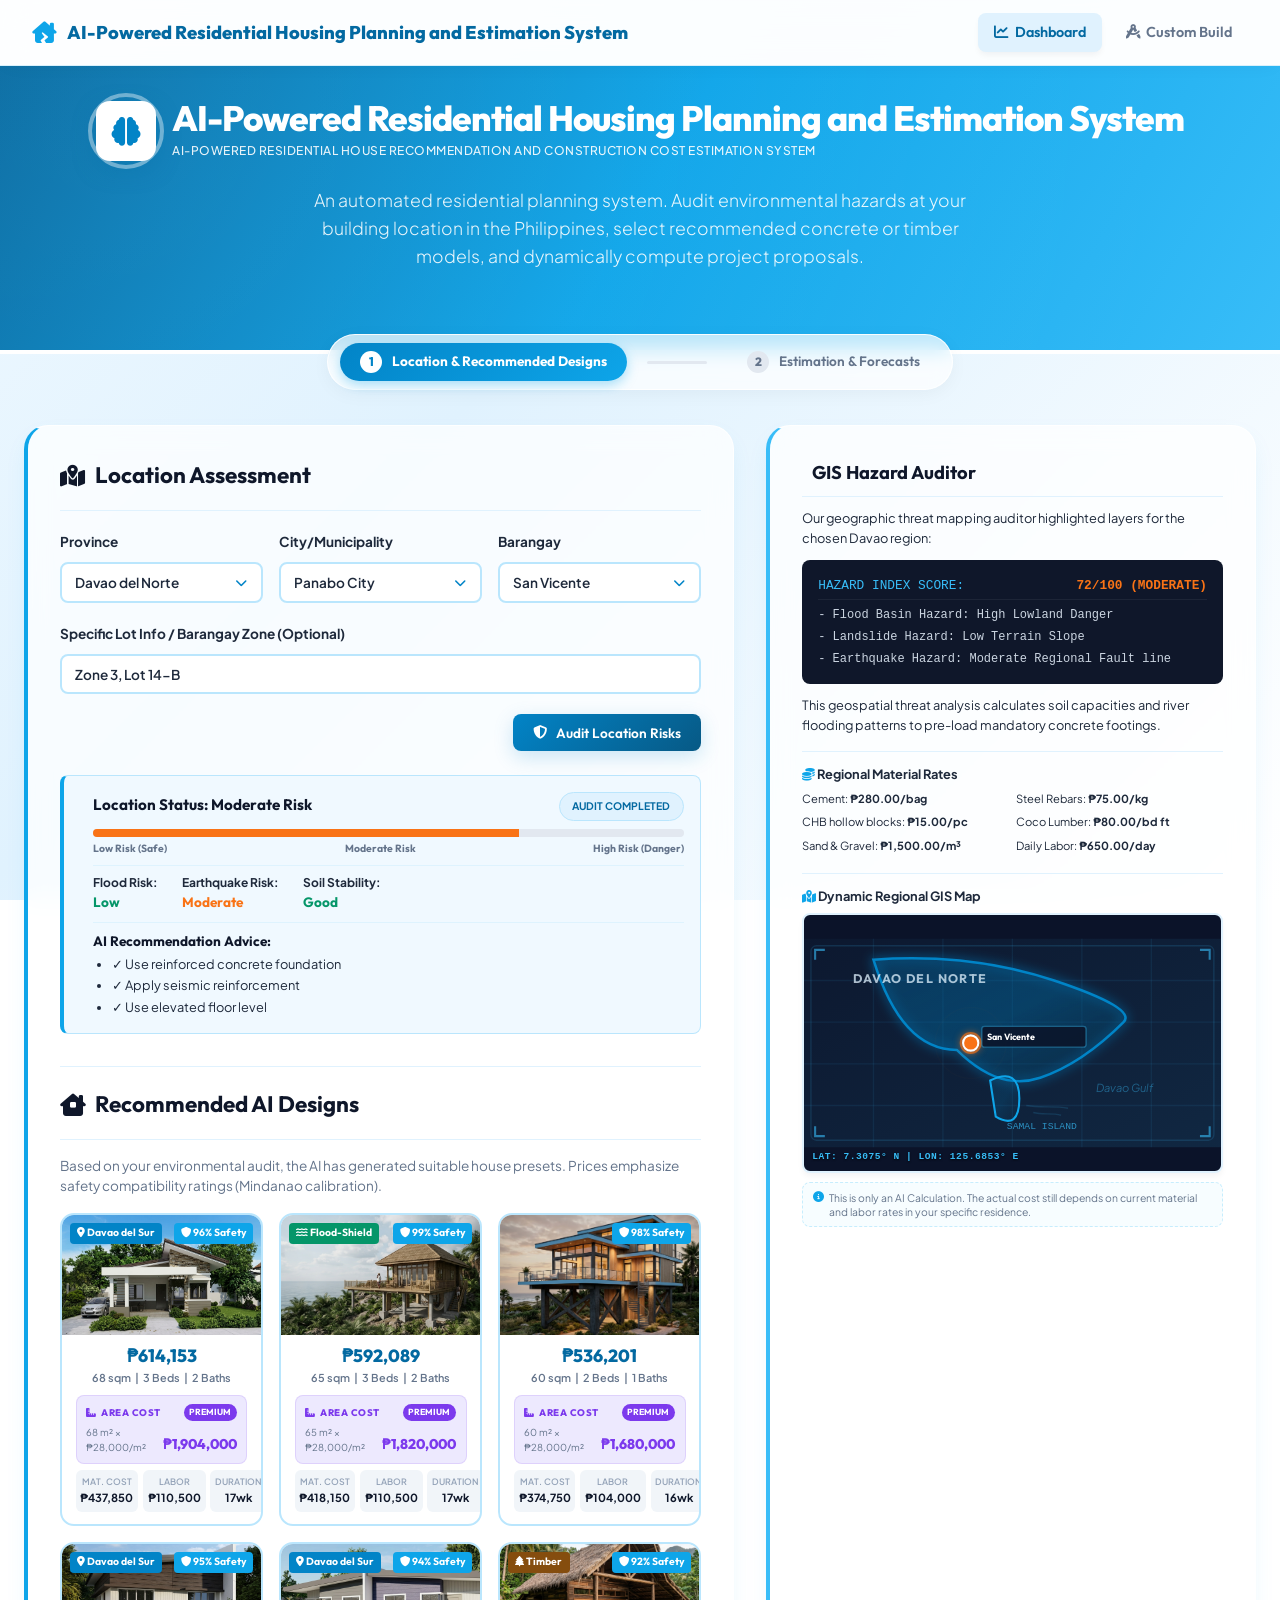
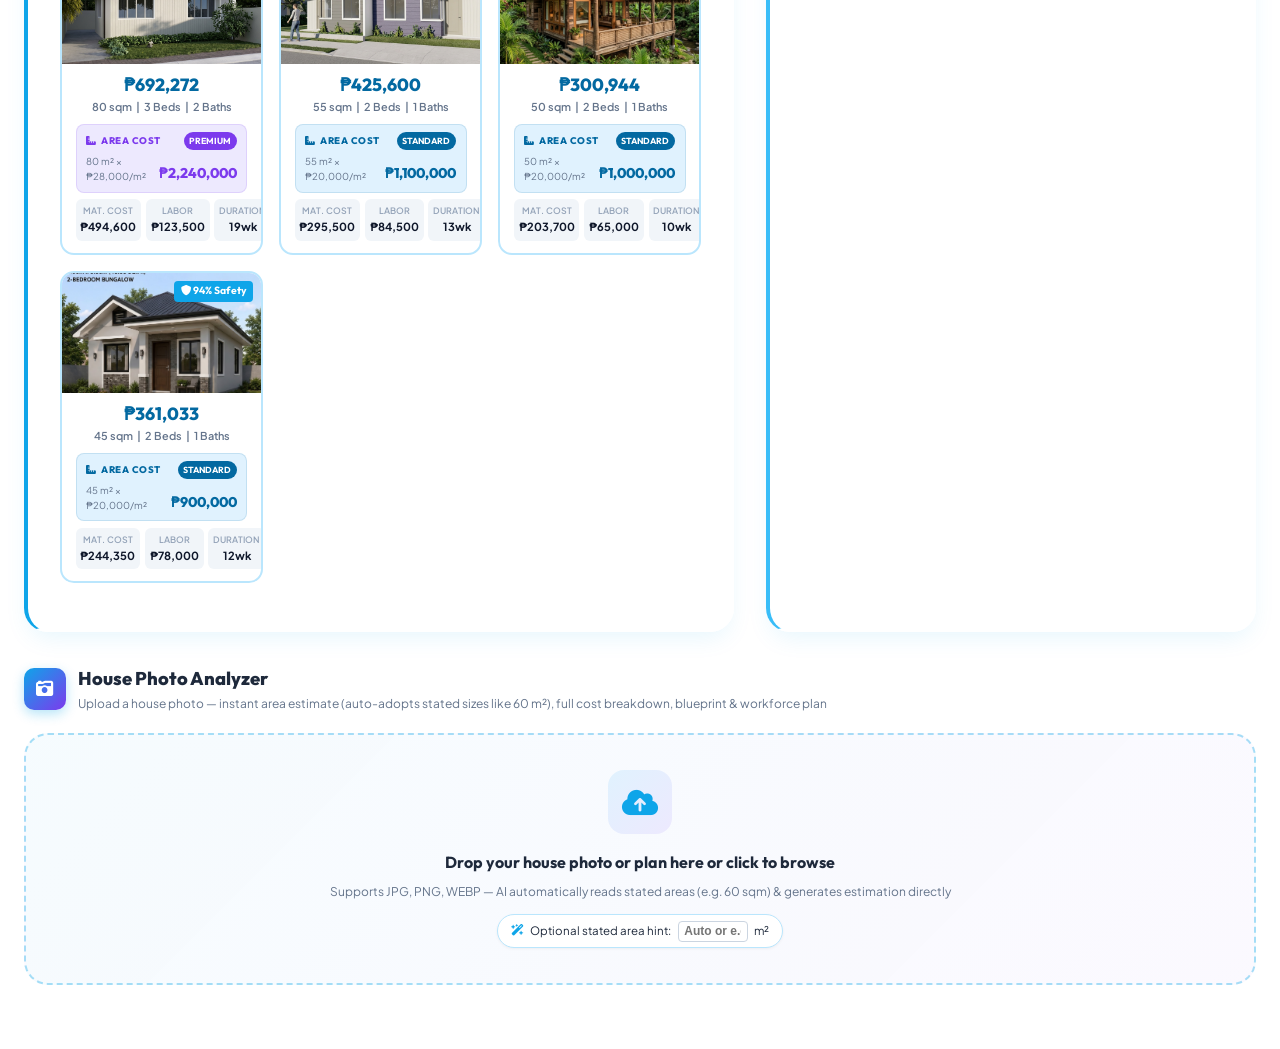
==== index.html @ 0ca27b02 "Add files via upload" ====
<!DOCTYPE html>
<html lang="en">

<head>
    <meta charset="UTF-8">
    <meta name="viewport" content="width=device-width, initial-scale=1.0">
    <title>Custom Build - Automated Construction Planner</title>
    <meta name="description"
        content="Automate building material estimation, budget cost planning, and construction timelines with our custom sky-blue themed structural planner.">
    <!-- Google Fonts -->
    <link rel="preconnect" href="https://fonts.googleapis.com">
    <link rel="preconnect" href="https://fonts.gstatic.com" crossorigin>
    <link
        href="https://fonts.googleapis.com/css2?family=Outfit:wght@300;400;500;600;700;800&family=Plus+Jakarta+Sans:wght@300;400;500;600;700;800&display=swap"
        rel="stylesheet">
    <!-- FontAwesome for Premium Icons -->
    <link rel="stylesheet" href="https://cdnjs.cloudflare.com/ajax/libs/font-awesome/6.4.0/css/all.min.css">
    <!-- Main Style Sheet -->
    <link rel="stylesheet" href="style.css">
    <!-- Redirect to Dashboard on first open -->
    <script>
        // If the user hasn't visited the Dashboard in this session, redirect them there first.
        // The Dashboard (system.html) sets a flag so we know they came from there.
        if (!sessionStorage.getItem('visitedDashboard')) {
            sessionStorage.setItem('redirectedFrom', 'index');
            window.location.replace('system.html');
        }
    </script>
</head>

<body>
    <!-- Unified Top Navigation Header -->
    <nav class="top-nav">
        <div class="nav-container">
            <div class="nav-brand">
                <i class="fa-solid fa-house-chimney-crack brand-icon"></i>
                <span>AI-Powered Residential Housing Planning and Estimation System</span>
            </div>
            <div class="nav-links">
                <a href="system.html" class="nav-link"><i class="fa-solid fa-chart-line"></i> Dashboard</a>
                <a href="index.html" class="nav-link active"><i class="fa-solid fa-drafting-compass"></i> Custom
                    Build</a>
            </div>
        </div>
    </nav>

    <!-- Premium Header Area -->
    <header class="app-header">
        <div class="header-overlay"></div>
        <div class="header-container">
            <div class="logo-area">
                <div class="logo-icon">
                    <i class="fa-solid fa-compass-drafting"></i>
                    <div class="pulse-ring"></div>
                </div>
                <div class="logo-text">
                    <h1>Custom Build</h1>
                    <span>Planning &amp; Estimation System</span>
                </div>
            </div>
            <p class="tagline">Providing automated building suggestions, cost estimation, and precise material
                requirements based on your budget and specifications.</p>
            <div class="quick-stats-bar">
                <div class="quick-stat-item">
                    <span class="lbl"><i class="fa-solid fa-bolt text-sky"></i> Optimization</span>
                    <span class="val">Manual &amp; Auto Modes</span>
                </div>
                <div class="quick-stat-item">
                    <span class="lbl"><i class="fa-solid fa-microchip text-sky"></i> Estimations</span>
                    <span class="val">Accurate Math Engine</span>
                </div>
            </div>
        </div>
    </header>

    <!-- Main Workspace Container -->
    <main class="main-container">
        <!-- Floating Live Summary Widget -->
        <section class="live-summary-card" id="summaryCard">
            <div class="glass-bg"></div>
            <div class="summary-header">
                <h3><i class="fa-solid fa-chart-line"></i> Live Estimation</h3>
                <span class="live-indicator"><span class="dot animate-flicker"></span> AI Estimation</span>
            </div>
            <div class="summary-metrics">
                <div class="metric-block primary">
                    <span class="metric-lbl">Total Estimated Cost</span>
                    <h2 id="summaryCost">₱0.00</h2>
                    <span class="sub-lbl" id="summaryCostPerSqm">₱0 / m²</span>
                </div>
                <div class="metric-grid">
                    <div class="metric-block">
                        <span class="metric-lbl">Est. Duration</span>
                        <h4 id="summaryTime">0 Weeks</h4>
                        <span class="sub-lbl" id="summaryDays">0 working days</span>
                    </div>
                    <div class="metric-block">
                        <span class="metric-lbl">Scope / Quality</span>
                        <h4 id="summaryQuality">Standard</h4>
                        <span class="sub-lbl" id="summaryFloors">1 Floor</span>
                    </div>
                </div>
            </div>

            <!-- Dynamic Circular Progress Indicator -->
            <div class="progress-ring-container">
                <div class="progress-info">
                    <span class="progress-lbl">Project Completion</span>
                    <span class="progress-percentage" id="overallProgressText">0%</span>
                </div>
                <div class="custom-progress-bar">
                    <div class="custom-progress-fill" id="overallProgressBar" style="width: 0%;"></div>
                </div>
            </div>

            <button class="export-btn" id="exportPdfBtn" title="Export Prospectus">
                <i class="fa-solid fa-file-pdf"></i> Export Structural Report
            </button>
        </section>

        <!-- Configuration & Output Panels Grid -->
        <div class="workspace-grid">

            <!-- Panel Left: Parameters Input Form -->
            <section class="card glass-card input-panel">
                <div class="card-header">
                    <h2><i class="fa-solid fa-sliders"></i> Project Parameters</h2>
                    <span class="badge sky-badge">Step 1</span>
                </div>

                <form id="estimatorForm" onsubmit="event.preventDefault();">
                    <!-- Unit Selector (Locked to Metric for local standards) -->
                    <div class="form-group">
                        <label class="input-label">Measurement System</label>
                        <div class="toggle-btn-group" id="unitToggle" style="pointer-events: none;">
                            <button type="button" class="btn-toggle active" data-unit="sqm" id="btnSqm"
                                style="width: 100%;">Square Meters (m²)</button>
                        </div>
                    </div>

                    <!-- Area Size Input & Slider -->
                    <div class="form-group">
                        <div class="label-wrapper">
                            <label for="areaInput" class="input-label">Total Floor Area</label>
                            <span class="input-badge" id="areaBadge">60 m²</span>
                        </div>
                        <div class="slider-input-container">
                            <input type="range" id="areaRange" min="20" max="500" value="60" class="premium-slider">
                            <div class="manual-input-box">
                                <input type="number" id="areaInput" min="20" max="500" value="60" class="numeric-input">
                                <span class="input-suffix" id="areaSuffix">m²</span>
                            </div>
                        </div>
                        <span class="helper-text">Drag slider or enter manual values (Range: 20 to 500)</span>
                    </div>

                    <!-- Stories / Floors Count (Locked to Single Floor for Permits) -->
                    <div class="form-group">
                        <label class="input-label">Number of Floors</label>
                        <div class="floors-selector" style="grid-template-columns: 1fr;">
                            <button type="button" class="floor-btn active" data-floors="1" id="floor1"
                                style="pointer-events: none; width: 100%;"><i class="fa-solid fa-circle-info"></i> 1
                                Floor (Small Residential Limit)</button>
                        </div>
                    </div>

                    <!-- Hidden bedroom/bathroom inputs (kept for JS state sync) -->
                    <input type="hidden" id="bedroomInput" value="2">
                    <input type="hidden" id="bathroomInput" value="1">
                    <input type="hidden" id="minusBed">
                    <input type="hidden" id="plusBed">
                    <input type="hidden" id="minusBath">
                    <input type="hidden" id="plusBath">

                    <!-- Standard/Premium/Luxury Selection -->
                    <div class="form-group">
                        <label class="input-label">Build Specification &amp; Quality</label>
                        <div class="quality-picker">
                            <label class="quality-option active" id="specStandard">
                                <input type="radio" name="quality" value="standard" checked>
                                <div class="opt-content">
                                    <div class="opt-header">
                                        <i class="fa-solid fa-hammer"></i>
                                        <span>Standard</span>
                                    </div>
                                    <span class="opt-desc">Durable, cost-efficient, standard utility materials</span>
                                </div>
                            </label>

                            <label class="quality-option" id="specPremium">
                                <input type="radio" name="quality" value="premium">
                                <div class="opt-content">
                                    <div class="opt-header">
                                        <i class="fa-solid fa-gem"></i>
                                        <span>Premium</span>
                                    </div>
                                    <span class="opt-desc">High-grade finishing, modern styles, enhanced
                                        durability</span>
                                </div>
                            </label>

                            <label class="quality-option" id="specLuxury">
                                <input type="radio" name="quality" value="luxury">
                                <div class="opt-content">
                                    <div class="opt-header">
                                        <i class="fa-solid fa-crown"></i>
                                        <span>Luxury</span>
                                    </div>
                                    <span class="opt-desc">Elite craftsmanship, designer finishes, smart
                                        automation</span>
                                </div>
                            </label>
                        </div>
                    </div>

                    <!-- Roof Type Selector -->
                    <div class="form-group">
                        <label for="roofSelect" class="input-label">Roof Structure Profile</label>
                        <div class="select-container">
                            <select id="roofSelect" class="premium-select">
                                <option value="gable">Gable Roof (Trusses &amp; Ribbed Panels)</option>
                                <option value="flat">Concrete Flat Roof (Reinforced Concrete Deck)</option>
                                <option value="hip">Hip Roof (Multi-sloped Architectural Panels)</option>
                            </select>
                            <i class="fa-solid fa-chevron-down select-arrow"></i>
                        </div>
                        <!-- Dynamic Roof Description -->
                        <div class="roof-description-box" id="roofDescriptionBox">
                            <i class="fa-solid fa-circle-info roof-desc-icon"></i>
                            <span id="roofDescriptionText">A classic triangular-shaped roof with two sloping sides.
                                Cost-effective with excellent water drainage. Easy to build and ideal for areas with
                                high rainfall. Uses steel trusses and pre-painted G.I. ribbed sheets.</span>
                        </div>
                    </div>
                </form>
            </section>

            <!-- Panel Right: Dynamic Workspaces with Tabs -->
            <section class="card glass-card output-panel">
                <!-- Navigation Tabs -->
                <div class="tab-navigation">
                    <button class="tab-btn active" data-tab="tabSuggestions" id="btnTabSuggestions">
                        <i class="fa-solid fa-lightbulb"></i> Dynamic Designs
                    </button>
                    <button class="tab-btn" data-tab="tabMaterials" id="btnTabMaterials">
                        <i class="fa-solid fa-cubes-stacked"></i> Material Cost Estimate
                    </button>
                    <button class="tab-btn" data-tab="tabTimeline" id="btnTabTimeline">
                        <i class="fa-solid fa-calendar-days"></i> Timeline &amp; Progress
                    </button>
                    <button class="tab-btn" data-tab="tabSandbox" id="btnTabSandbox">
                        <i class="fa-solid fa-cubes"></i> Custom Material Cost
                    </button>
                </div>

                <!-- Tab content wrapper -->
                <div class="tab-content-area">

                    <!-- TAB 1: DYNAMIC SUGGESTIONS -->
                    <div class="tab-pane active" id="tabSuggestions">
                        <div class="pane-header">
                            <h3>Automated Architectural Suggestions</h3>
                            <p>Designs automatically tailored for your requested space (<span
                                    class="current-area-val">60 m²</span>)</p>
                        </div>

                        <!-- Suggestions Cards Grid -->
                        <div class="suggestions-grid" id="suggestionsGrid">
                            <!-- Suggested Cards Dynamically Rendered by JS -->
                        </div>

                        <!-- Interactive SVG Schematic Floorplan Blueprint -->
                        <div class="blueprint-card">
                            <div class="blueprint-header">
                                <h4><i class="fa-solid fa-drafting-compass"></i> Live Auto-Generated Layout Blueprint
                                </h4>
                                <span class="blueprint-desc">Schematic floor arrangement. <strong>💡 Drag &amp; drop
                                        bedrooms/bathrooms to your liking!</strong></span>
                            </div>
                            <div class="blueprint-body">
                                <div class="blueprint-canvas-container">
                                    <svg id="blueprintSvg" class="blueprint-svg" viewBox="0 0 600 400" width="100%"
                                        height="100%">
                                        <!-- Floorplan drawings generated dynamically by JS -->
                                    </svg>
                                </div>
                            </div>
                            <div class="blueprint-legend">
                                <span class="legend-item"><span class="legend-box bed"></span> Bedrooms</span>
                                <span class="legend-item"><span class="legend-box bath"></span> Bathrooms</span>
                                <span class="legend-item"><span class="legend-box living"></span> Living &amp;
                                    Dining</span>
                                <span class="legend-item"><span class="legend-box kitchen"></span> Kitchen</span>
                                <span class="legend-item"><span class="legend-box path"></span> Path / Hallway</span>
                                <span class="legend-item"><span class="legend-box stairs"></span> Stairs</span>
                                <span class="legend-item"><span class="legend-box wall"></span> Structural Walls</span>
                            </div>
                        </div>

                        <!-- Room Manager & Dimension Customizer -->
                        <div class="blueprint-card" style="margin-top: 1.5rem;">
                            <div class="blueprint-header">
                                <h4><i class="fa-solid fa-square-plus"></i> Room Manager &amp; Dimension Customizer</h4>
                                <span class="blueprint-desc">Add new spaces, customize room names, adjust dimensions in
                                    meters, and monitor space allocation.</span>
                            </div>
                            <div class="blueprint-body"
                                style="padding: 1.25rem; display: block; background: var(--white); border: 1px solid var(--sky-100);">
                                <div class="room-builder-actions">
                                    <button type="button" class="action-btn bed-btn" id="btnAddBed"><i
                                            class="fa-solid fa-bed"></i> + Bedroom</button>
                                    <button type="button" class="action-btn bath-btn" id="btnAddingBath"><i
                                            class="fa-solid fa-bath"></i> + Bathroom</button>
                                    <button type="button" class="action-btn living-btn" id="btnAddLiving"><i
                                            class="fa-solid fa-couch"></i> + Living Room</button>
                                    <button type="button" class="action-btn kitchen-btn" id="btnAddKitchen"><i
                                            class="fa-solid fa-kitchen-set"></i> + Kitchen</button>
                                    <button type="button" class="action-btn path-btn" id="btnAddPath"><i
                                            class="fa-solid fa-road"></i> + Path / Hallway</button>
                                    <button type="button" class="action-btn stairs-btn" id="btnAddStairs"><i
                                            class="fa-solid fa-stairs"></i> + Stairs</button>
                                </div>

                                <div class="builder-status"
                                    style="background: rgba(14, 165, 233, 0.05); padding: 1rem; border-radius: var(--radius-md); margin-bottom: 1.25rem; display: flex; justify-content: space-between; align-items: center; border-left: 4px solid var(--sky-500); flex-wrap: wrap; gap: 1rem;">
                                    <div>
                                        <span
                                            style="font-size: 0.75rem; text-transform: uppercase; letter-spacing: 0.5px; color: var(--slate-500); font-weight: 700; display: block; margin-bottom: 0.2rem;">Total
                                            Planned Room Area</span>
                                        <strong style="font-size: 1.35rem; color: var(--slate-900);"
                                            id="plannedAreaVal">0.0 m²</strong>
                                        <span style="font-size: 0.8rem; color: var(--slate-500); font-weight: 500;"> /
                                            Target House Area: <span class="current-area-val">60 m²</span></span>
                                    </div>
                                    <div style="flex-grow: 1; max-width: 250px; min-width: 180px;">
                                        <div class="progress-info"
                                            style="display: flex; justify-content: space-between; font-size: 0.75rem; font-weight: 700; margin-bottom: 0.3rem;">
                                            <span style="color: var(--slate-500);">Target Space Used</span>
                                            <span id="allocatedPctText" style="color: var(--sky-600);">0%</span>
                                        </div>
                                        <div class="custom-progress-bar"
                                            style="height: 6px; background: var(--slate-100); border-radius: 3px; overflow: hidden;">
                                            <div class="custom-progress-fill" id="allocatedProgressBar"
                                                style="width: 0%; height: 100%;"></div>
                                        </div>
                                    </div>
                                </div>

                                <div class="table-responsive"
                                    style="margin-top: 1rem; border-radius: var(--radius-sm); border: 1px solid var(--slate-100);">
                                    <table class="premium-table" id="builderRoomsTable">
                                        <thead>
                                            <tr>
                                                <th>Room Name &amp; Type</th>
                                                <th style="width: 140px; text-align: center;">Width (meters)</th>
                                                <th style="width: 140px; text-align: center;">Height (meters)</th>
                                                <th style="width: 120px;">Area</th>
                                                <th style="width: 100px;" class="text-right">Action</th>
                                            </tr>
                                        </thead>
                                        <tbody id="builderRoomsList">
                                            <!-- Populated dynamically by JS -->
                                        </tbody>
                                    </table>
                                </div>
                            </div>
                        </div>
                    </div>

                    <!-- TAB 2: DETAILED MATERIAL ESTIMATE -->
                    <div class="tab-pane" id="tabMaterials">
                        <div class="pane-header">
                            <h3>Material Cost Distribution</h3>
                            <p>Breakdown based on structural requirements, specifications, and layout sizes.</p>
                        </div>

                        <!-- Top visual cost indicators -->
                        <div class="cost-summary-bar">
                            <div class="cost-stat">
                                <span class="lbl"><i class="fa-solid fa-cube text-primary"></i> Materials Total</span>
                                <h4 id="matTotalVal">₱0.00</h4>
                            </div>
                            <div class="cost-stat">
                                <span class="lbl"><i class="fa-solid fa-people-carry-box text-orange"></i> Labor &amp;
                                    Equipment</span>
                                <h4 id="laborTotalVal">₱0.00</h4>
                            </div>
                            <div class="cost-stat">
                                <span class="lbl"><i class="fa-solid fa-calculator text-green"></i> Total House
                                    Estimate</span>
                                <h4 id="overheadTotalVal">₱0.00</h4>
                            </div>
                        </div>

                        <!-- Quick Filter & Search -->
                        <div class="table-actions">
                            <div class="search-box">
                                <i class="fa-solid fa-magnifying-glass"></i>
                                <input type="text" id="materialSearch"
                                    placeholder="Search materials (e.g. Cement, Steel)...">
                            </div>
                            <div class="filter-group">
                                <button class="filter-btn active" data-filter="all" id="btnFilterAll">All
                                    Categories</button>
                                <button class="filter-btn" data-filter="structural"
                                    id="btnFilterStructural">Structural</button>
                                <button class="filter-btn" data-filter="finishes"
                                    id="btnFilterFinishes">Finishes</button>
                                <button class="filter-btn" data-filter="utilities"
                                    id="btnFilterUtilities">Utilities</button>
                                <button class="filter-btn" id="btnRestoreMaterials"
                                    style="display: none; background: rgba(14, 165, 233, 0.08); color: var(--sky-700); border: 1px dashed var(--sky-300);"><i
                                        class="fa-solid fa-rotate-left"></i> Restore Deleted Materials</button>
                            </div>
                        </div>

                        <!-- Table Grid -->
                        <div class="table-responsive">
                            <table class="premium-table" id="materialTable">
                                <thead>
                                    <tr>
                                        <th>Material Item</th>
                                        <th>Category</th>
                                        <th>Estimated Quantity</th>
                                        <th>Unit Cost</th>
                                        <th class="text-right">Subtotal</th>
                                        <th style="width: 80px;" class="text-right">Action</th>
                                    </tr>
                                </thead>
                                <tbody id="materialTableBody">
                                    <!-- Populated dynamically by app.js -->
                                </tbody>
                            </table>
                        </div>
                    </div>

                    <!-- TAB 3: VISUAL TIMELINE & PROGRESS TRACKER -->
                    <div class="tab-pane" id="tabTimeline">
                        <div class="pane-header">
                            <h3>Visual Construction Schedule &amp; Progress</h3>
                            <p>Track the chronological order of activities. Slide to update your visual construction
                                progress status.</p>
                        </div>

                        <!-- Disclaimer notice -->
                        <div class="disclaimer-card">
                            <i class="fa-solid fa-circle-info text-sky" style="font-size: 1.5rem;"></i>
                            <div class="disclaimer-text">
                                <strong
                                    style="font-family: var(--font-heading); font-size: 0.9rem; color: var(--slate-900);">Auto-Estimation
                                    Schedule Disclaimer:</strong>
                                <span
                                    style="font-size: 0.75rem; color: var(--slate-500); display: block; margin-top: 0.1rem;">This
                                    timeline and progress schedule is an automated estimate for initial planning and
                                    cost-allocation purposes. Actual construction durations may vary based on weather,
                                    contractor logistics, and local site conditions.</span>
                            </div>
                        </div>

                        <!-- Interactive Progress Controller -->
                        <div class="progress-controller-card">
                            <div class="progress-lbl-wrap">
                                <span>Simulate Construction Progress:</span>
                                <strong id="progressSliderLabel">45% Complete</strong>
                            </div>
                            <div class="progress-slider-wrapper">
                                <input type="range" id="progressSimulateSlider" min="0" max="100" value="0"
                                    class="premium-slider timeline-progress-slider">
                                <div class="timeline-ticks">
                                    <span>Start</span>
                                    <span>Foundation</span>
                                    <span>Framing</span>
                                    <span>Roofing</span>
                                    <span>Interior</span>
                                    <span>Finished</span>
                                </div>
                            </div>
                        </div>

                        <!-- Gantt Chart Timeline View -->
                        <div class="gantt-wrapper">
                            <div class="gantt-title"><i class="fa-solid fa-chart-gantt"></i> Interactive Gantt Schedule
                                Planner</div>
                            <div class="gantt-container" id="ganttContainer">
                                <!-- Generated Dynamically by JS -->
                            </div>
                        </div>

                        <!-- Phase Checklist Summary -->
                        <div class="phase-cards-container" id="phaseTimelineList">
                            <!-- Generated Dynamically by JS -->
                        </div>
                    </div>

                    <!-- TAB 4: CUSTOM MATERIAL COST -->
                    <div class="tab-pane" id="tabSandbox">
                        <div class="pane-header">
                            <h3>Custom Material Cost &amp; Calibration</h3>
                            <p>Take full control! Adjust the core material base unit rates and labor variables below to
                                align with your local hardware quotes.</p>
                        </div>

                        <div class="sandbox-layout">
                            <!-- Sandbox Left Side: Unit Price Modifiers -->
                            <div class="sandbox-card-group">
                                <h4><i class="fa-solid fa-coins"></i> Calibrate Material Unit Rates (Philippines)</h4>

                                <div class="sandbox-rates-grid">
                                    <div class="sandbox-input-card">
                                        <label for="rateCement" class="sand-lbl">Portland Cement (per Bag)</label>
                                        <div class="sand-input-wrap">
                                            <span class="curr">₱</span>
                                            <input type="number" id="rateCement" value="280.00" step="5"
                                                class="sand-num">
                                        </div>
                                    </div>
                                    <div class="sandbox-input-card">
                                        <label for="rateSteel" class="sand-lbl">Deformed Steel Bars (per kg)</label>
                                        <div class="sand-input-wrap">
                                            <span class="curr">₱</span>
                                            <input type="number" id="rateSteel" value="75.00" step="1" class="sand-num">
                                        </div>
                                    </div>
                                    <div class="sandbox-input-card">
                                        <label for="rateBricks" class="sand-lbl">Concrete Hollow Blocks (CHB per
                                            pc)</label>
                                        <div class="sand-input-wrap">
                                            <span class="curr">₱</span>
                                            <input type="number" id="rateBricks" value="15.00" step="0.5"
                                                class="sand-num">
                                        </div>
                                    </div>
                                    <div class="sandbox-input-card">
                                        <label for="rateSand" class="sand-lbl">Coarse Sand &amp; Gravel (per m³)</label>
                                        <div class="sand-input-wrap">
                                            <span class="curr">₱</span>
                                            <input type="number" id="rateSand" value="1500.00" step="50"
                                                class="sand-num">
                                        </div>
                                    </div>
                                    <div class="sandbox-input-card">
                                        <label for="rateRoof" class="sand-lbl">Pre-painted G.I. Roof Sheets (per
                                            m²)</label>
                                        <div class="sand-input-wrap">
                                            <span class="curr">₱</span>
                                            <input type="number" id="rateRoof" value="450.00" step="10"
                                                class="sand-num">
                                        </div>
                                    </div>
                                    <div class="sandbox-input-card">
                                        <label for="ratePaint" class="sand-lbl">Boysen/Davies Latex Paint (per
                                            liter)</label>
                                        <div class="sand-input-wrap">
                                            <span class="curr">₱</span>
                                            <input type="number" id="ratePaint" value="250.00" step="5"
                                                class="sand-num">
                                        </div>
                                    </div>
                                    <div class="sandbox-input-card">
                                        <label for="rateTiles" class="sand-lbl">Ceramic Floor Tiles (per m²)</label>
                                        <div class="sand-input-wrap">
                                            <span class="curr">₱</span>
                                            <input type="number" id="rateTiles" value="350.00" step="10"
                                                class="sand-num">
                                        </div>
                                    </div>
                                    <div class="sandbox-input-card">
                                        <label for="rateUtilities" class="sand-lbl">Plumbing &amp; Electrical Fixtures
                                            Pack</label>
                                        <div class="sand-input-wrap">
                                            <span class="curr">₱</span>
                                            <input type="number" id="rateUtilities" value="4500.00" step="100"
                                                class="sand-num">
                                        </div>
                                    </div>
                                    <div class="sandbox-input-card">
                                        <label for="rateWood" class="sand-lbl">Coco Lumber &amp; Plywood (per bd
                                            ft)</label>
                                        <div class="sand-input-wrap">
                                            <span class="curr">₱</span>
                                            <input type="number" id="rateWood" value="80.00" step="5" class="sand-num">
                                        </div>
                                    </div>
                                    <div class="sandbox-input-card">
                                        <label for="rateFloorMat" class="sand-lbl">Vinyl Floor Mat / Linoleum (per
                                            m²)</label>
                                        <div class="sand-input-wrap">
                                            <span class="curr">₱</span>
                                            <input type="number" id="rateFloorMat" value="120.00" step="5"
                                                class="sand-num">
                                        </div>
                                    </div>
                                </div>
                            </div>


                            <!-- WORKER TYPES BREAKDOWN SECTION -->
                            <div style="margin-top:2rem;border-top:2px solid var(--sky-100);padding-top:1.5rem;">
                                <div
                                    style="display:flex;align-items:center;justify-content:space-between;margin-bottom:1rem;flex-wrap:wrap;gap:0.5rem;">
                                    <h4
                                        style="font-family:var(--font-heading);font-size:1rem;color:var(--slate-800);font-weight:700;margin:0;">
                                        <i class="fa-solid fa-hard-hat" style="color:var(--sky-600);"></i> Construction
                                        Workforce Allocation</h4>
                                    <span
                                        style="font-size:0.75rem;background:var(--sky-50);color:var(--sky-700);border:1px solid var(--sky-200);border-radius:var(--radius-sm);padding:0.25rem 0.6rem;font-weight:700;"
                                        id="totalWorkersBadge">Total: 13 Workers</span>
                                </div>
                                <p style="font-size:0.78rem;color:var(--slate-500);margin-bottom:1rem;">Set the number
                                    of each worker type. Their daily rates are averaged from industry ranges and added
                                    to your total labor cost.</p>
                                <div id="workerTypesGrid"
                                    style="display:grid;grid-template-columns:repeat(auto-fill,minmax(280px,1fr));gap:0.75rem;">

                                    <!-- Foreman -->
                                    <div class="worker-card"
                                        style="background:linear-gradient(135deg,rgba(14,165,233,0.05),rgba(56,189,248,0.03));border:1px solid var(--sky-200);border-radius:var(--radius-md);padding:0.9rem 1rem;">
                                        <div style="display:flex;align-items:center;gap:0.6rem;margin-bottom:0.6rem;">
                                            <div
                                                style="width:34px;height:34px;background:linear-gradient(135deg,#0ea5e9,#0284c7);border-radius:8px;display:flex;align-items:center;justify-content:center;flex-shrink:0;">
                                                <i class="fa-solid fa-user-tie"
                                                    style="color:white;font-size:0.85rem;"></i></div>
                                            <div>
                                                <div
                                                    style="font-weight:700;color:var(--slate-800);font-size:0.85rem;font-family:var(--font-heading);">
                                                    Foreman / Site Supervisor</div>
                                                <div style="font-size:0.68rem;color:var(--sky-600);font-weight:600;">
                                                    &#8369;800 &#8211; &#8369;1,200/day</div>
                                            </div>
                                        </div>
                                        <div
                                            style="font-size:0.72rem;color:var(--slate-500);margin-bottom:0.7rem;line-height:1.45;">
                                            Coordinates workers, checks progress, ensures work follows the plan.</div>
                                        <div style="display:flex;align-items:center;gap:0.5rem;">
                                            <button class="worker-minus" data-worker="foreman"
                                                style="width:28px;height:28px;border-radius:50%;border:2px solid var(--sky-300);background:white;color:var(--sky-600);font-weight:900;cursor:pointer;font-size:1rem;display:flex;align-items:center;justify-content:center;">&#8722;</button>
                                            <input type="number" id="workerForeman" class="worker-count-input" min="0"
                                                max="10" value="1" data-rate="1000"
                                                style="width:48px;text-align:center;border:2px solid var(--sky-200);border-radius:6px;padding:0.25rem;font-weight:700;font-size:0.9rem;color:var(--slate-800);outline:none;">
                                            <button class="worker-plus" data-worker="foreman"
                                                style="width:28px;height:28px;border-radius:50%;border:2px solid var(--sky-300);background:var(--sky-500);color:white;font-weight:900;cursor:pointer;font-size:1rem;display:flex;align-items:center;justify-content:center;">&#43;</button>
                                            <span
                                                style="font-size:0.72rem;color:var(--slate-500);flex:1;">persons</span>
                                            <span class="worker-subtotal" id="subtotalForeman"
                                                style="font-size:0.8rem;font-weight:700;color:var(--sky-700);background:var(--sky-50);padding:0.2rem 0.5rem;border-radius:4px;border:1px solid var(--sky-100);">&#8369;1,000/day</span>
                                        </div>
                                        <div
                                            style="display:flex;align-items:center;gap:0.4rem;margin-top:0.45rem;padding-top:0.45rem;border-top:1px dashed var(--sky-100);">
                                            <span style="font-size:0.68rem;color:var(--slate-500);font-weight:600;"><i
                                                    class="fa-solid fa-peso-sign" style="font-size:0.6rem;"></i> Daily
                                                Rate:</span>
                                            <input type="number" id="rateForeman" class="worker-rate-input" min="300"
                                                max="5000" value="1000"
                                                style="width:72px;text-align:center;border:1.5px solid var(--sky-200);border-radius:5px;padding:0.18rem 0.3rem;font-weight:700;font-size:0.8rem;color:var(--sky-700);outline:none;background:var(--sky-50);">
                                            <span style="font-size:0.68rem;color:var(--slate-400);">₱/day per
                                                person</span>
                                        </div>
                                    </div>

                                    <!-- Mason -->
                                    <div class="worker-card"
                                        style="background:linear-gradient(135deg,rgba(34,197,94,0.05),rgba(74,222,128,0.03));border:1px solid rgba(34,197,94,0.25);border-radius:var(--radius-md);padding:0.9rem 1rem;">
                                        <div style="display:flex;align-items:center;gap:0.6rem;margin-bottom:0.6rem;">
                                            <div
                                                style="width:34px;height:34px;background:linear-gradient(135deg,#22c55e,#16a34a);border-radius:8px;display:flex;align-items:center;justify-content:center;flex-shrink:0;">
                                                <i class="fa-solid fa-trowel-bricks"
                                                    style="color:white;font-size:0.85rem;"></i></div>
                                            <div>
                                                <div
                                                    style="font-weight:700;color:var(--slate-800);font-size:0.85rem;font-family:var(--font-heading);">
                                                    Mason / Skilled Builder</div>
                                                <div style="font-size:0.68rem;color:#16a34a;font-weight:600;">&#8369;600
                                                    &#8211; &#8369;900/day</div>
                                            </div>
                                        </div>
                                        <div
                                            style="font-size:0.72rem;color:var(--slate-500);margin-bottom:0.7rem;line-height:1.45;">
                                            Builds CHB walls, lays bricks/blocks, masonry and concrete work.</div>
                                        <div style="display:flex;align-items:center;gap:0.5rem;">
                                            <button class="worker-minus" data-worker="mason"
                                                style="width:28px;height:28px;border-radius:50%;border:2px solid rgba(34,197,94,0.4);background:white;color:#16a34a;font-weight:900;cursor:pointer;font-size:1rem;display:flex;align-items:center;justify-content:center;">&#8722;</button>
                                            <input type="number" id="workerMason" class="worker-count-input" min="0"
                                                max="20" value="2" data-rate="750"
                                                style="width:48px;text-align:center;border:2px solid rgba(34,197,94,0.3);border-radius:6px;padding:0.25rem;font-weight:700;font-size:0.9rem;color:var(--slate-800);outline:none;">
                                            <button class="worker-plus" data-worker="mason"
                                                style="width:28px;height:28px;border-radius:50%;border:2px solid rgba(34,197,94,0.4);background:#22c55e;color:white;font-weight:900;cursor:pointer;font-size:1rem;display:flex;align-items:center;justify-content:center;">&#43;</button>
                                            <span
                                                style="font-size:0.72rem;color:var(--slate-500);flex:1;">persons</span>
                                            <span class="worker-subtotal" id="subtotalMason"
                                                style="font-size:0.8rem;font-weight:700;color:#16a34a;background:rgba(34,197,94,0.06);padding:0.2rem 0.5rem;border-radius:4px;border:1px solid rgba(34,197,94,0.15);">&#8369;1,500/day</span>
                                        </div>
                                        <div
                                            style="display:flex;align-items:center;gap:0.4rem;margin-top:0.45rem;padding-top:0.45rem;border-top:1px dashed rgba(34,197,94,0.2);">
                                            <span style="font-size:0.68rem;color:var(--slate-500);font-weight:600;"><i
                                                    class="fa-solid fa-peso-sign" style="font-size:0.6rem;"></i> Daily
                                                Rate:</span>
                                            <input type="number" id="rateMason" class="worker-rate-input" min="300"
                                                max="5000" value="750"
                                                style="width:72px;text-align:center;border:1.5px solid rgba(34,197,94,0.3);border-radius:5px;padding:0.18rem 0.3rem;font-weight:700;font-size:0.8rem;color:#16a34a;outline:none;background:rgba(34,197,94,0.04);">
                                            <span style="font-size:0.68rem;color:var(--slate-400);">₱/day per
                                                person</span>
                                        </div>
                                    </div>

                                    <!-- Carpenter -->
                                    <div class="worker-card"
                                        style="background:linear-gradient(135deg,rgba(245,158,11,0.05),rgba(251,191,36,0.03));border:1px solid rgba(245,158,11,0.25);border-radius:var(--radius-md);padding:0.9rem 1rem;">
                                        <div style="display:flex;align-items:center;gap:0.6rem;margin-bottom:0.6rem;">
                                            <div
                                                style="width:34px;height:34px;background:linear-gradient(135deg,#f59e0b,#d97706);border-radius:8px;display:flex;align-items:center;justify-content:center;flex-shrink:0;">
                                                <i class="fa-solid fa-hammer"
                                                    style="color:white;font-size:0.85rem;"></i></div>
                                            <div>
                                                <div
                                                    style="font-weight:700;color:var(--slate-800);font-size:0.85rem;font-family:var(--font-heading);">
                                                    Carpenter</div>
                                                <div style="font-size:0.68rem;color:#d97706;font-weight:600;">&#8369;600
                                                    &#8211; &#8369;900/day</div>
                                            </div>
                                        </div>
                                        <div
                                            style="font-size:0.72rem;color:var(--slate-500);margin-bottom:0.7rem;line-height:1.45;">
                                            Builds formwork, installs doors, frames, and roof structures.</div>
                                        <div style="display:flex;align-items:center;gap:0.5rem;">
                                            <button class="worker-minus" data-worker="carpenter"
                                                style="width:28px;height:28px;border-radius:50%;border:2px solid rgba(245,158,11,0.4);background:white;color:#d97706;font-weight:900;cursor:pointer;font-size:1rem;display:flex;align-items:center;justify-content:center;">&#8722;</button>
                                            <input type="number" id="workerCarpenter" class="worker-count-input" min="0"
                                                max="20" value="2" data-rate="750"
                                                style="width:48px;text-align:center;border:2px solid rgba(245,158,11,0.3);border-radius:6px;padding:0.25rem;font-weight:700;font-size:0.9rem;color:var(--slate-800);outline:none;">
                                            <button class="worker-plus" data-worker="carpenter"
                                                style="width:28px;height:28px;border-radius:50%;border:2px solid rgba(245,158,11,0.4);background:#f59e0b;color:white;font-weight:900;cursor:pointer;font-size:1rem;display:flex;align-items:center;justify-content:center;">&#43;</button>
                                            <span
                                                style="font-size:0.72rem;color:var(--slate-500);flex:1;">persons</span>
                                            <span class="worker-subtotal" id="subtotalCarpenter"
                                                style="font-size:0.8rem;font-weight:700;color:#d97706;background:rgba(245,158,11,0.06);padding:0.2rem 0.5rem;border-radius:4px;border:1px solid rgba(245,158,11,0.15);">&#8369;1,500/day</span>
                                        </div>
                                        <div
                                            style="display:flex;align-items:center;gap:0.4rem;margin-top:0.45rem;padding-top:0.45rem;border-top:1px dashed rgba(245,158,11,0.2);">
                                            <span style="font-size:0.68rem;color:var(--slate-500);font-weight:600;"><i
                                                    class="fa-solid fa-peso-sign" style="font-size:0.6rem;"></i> Daily
                                                Rate:</span>
                                            <input type="number" id="rateCarpenter" class="worker-rate-input" min="300"
                                                max="5000" value="750"
                                                style="width:72px;text-align:center;border:1.5px solid rgba(245,158,11,0.3);border-radius:5px;padding:0.18rem 0.3rem;font-weight:700;font-size:0.8rem;color:#d97706;outline:none;background:rgba(245,158,11,0.04);">
                                            <span style="font-size:0.68rem;color:var(--slate-400);">₱/day per
                                                person</span>
                                        </div>
                                    </div>

                                    <!-- Steelman -->
                                    <div class="worker-card"
                                        style="background:linear-gradient(135deg,rgba(99,102,241,0.05),rgba(129,140,248,0.03));border:1px solid rgba(99,102,241,0.2);border-radius:var(--radius-md);padding:0.9rem 1rem;">
                                        <div style="display:flex;align-items:center;gap:0.6rem;margin-bottom:0.6rem;">
                                            <div
                                                style="width:34px;height:34px;background:linear-gradient(135deg,#6366f1,#4f46e5);border-radius:8px;display:flex;align-items:center;justify-content:center;flex-shrink:0;">
                                                <i class="fa-solid fa-screwdriver-wrench"
                                                    style="color:white;font-size:0.85rem;"></i></div>
                                            <div>
                                                <div
                                                    style="font-weight:700;color:var(--slate-800);font-size:0.85rem;font-family:var(--font-heading);">
                                                    Steelman / Reinforcement</div>
                                                <div style="font-size:0.68rem;color:#4f46e5;font-weight:600;">&#8369;600
                                                    &#8211; &#8369;850/day</div>
                                            </div>
                                        </div>
                                        <div
                                            style="font-size:0.72rem;color:var(--slate-500);margin-bottom:0.7rem;line-height:1.45;">
                                            Cuts, bends, and ties steel bars for foundations, beams, and columns.</div>
                                        <div style="display:flex;align-items:center;gap:0.5rem;">
                                            <button class="worker-minus" data-worker="steelman"
                                                style="width:28px;height:28px;border-radius:50%;border:2px solid rgba(99,102,241,0.3);background:white;color:#4f46e5;font-weight:900;cursor:pointer;font-size:1rem;display:flex;align-items:center;justify-content:center;">&#8722;</button>
                                            <input type="number" id="workerSteelman" class="worker-count-input" min="0"
                                                max="20" value="2" data-rate="725"
                                                style="width:48px;text-align:center;border:2px solid rgba(99,102,241,0.25);border-radius:6px;padding:0.25rem;font-weight:700;font-size:0.9rem;color:var(--slate-800);outline:none;">
                                            <button class="worker-plus" data-worker="steelman"
                                                style="width:28px;height:28px;border-radius:50%;border:2px solid rgba(99,102,241,0.3);background:#6366f1;color:white;font-weight:900;cursor:pointer;font-size:1rem;display:flex;align-items:center;justify-content:center;">&#43;</button>
                                            <span
                                                style="font-size:0.72rem;color:var(--slate-500);flex:1;">persons</span>
                                            <span class="worker-subtotal" id="subtotalSteelman"
                                                style="font-size:0.8rem;font-weight:700;color:#4f46e5;background:rgba(99,102,241,0.06);padding:0.2rem 0.5rem;border-radius:4px;border:1px solid rgba(99,102,241,0.12);">&#8369;1,450/day</span>
                                        </div>
                                        <div
                                            style="display:flex;align-items:center;gap:0.4rem;margin-top:0.45rem;padding-top:0.45rem;border-top:1px dashed rgba(99,102,241,0.15);">
                                            <span style="font-size:0.68rem;color:var(--slate-500);font-weight:600;"><i
                                                    class="fa-solid fa-peso-sign" style="font-size:0.6rem;"></i> Daily
                                                Rate:</span>
                                            <input type="number" id="rateSteelman" class="worker-rate-input" min="300"
                                                max="5000" value="725"
                                                style="width:72px;text-align:center;border:1.5px solid rgba(99,102,241,0.25);border-radius:5px;padding:0.18rem 0.3rem;font-weight:700;font-size:0.8rem;color:#4f46e5;outline:none;background:rgba(99,102,241,0.04);">
                                            <span style="font-size:0.68rem;color:var(--slate-400);">₱/day per
                                                person</span>
                                        </div>
                                    </div>

                                    <!-- General Laborer -->
                                    <div class="worker-card"
                                        style="background:linear-gradient(135deg,rgba(100,116,139,0.05),rgba(148,163,184,0.03));border:1px solid var(--slate-200);border-radius:var(--radius-md);padding:0.9rem 1rem;">
                                        <div style="display:flex;align-items:center;gap:0.6rem;margin-bottom:0.6rem;">
                                            <div
                                                style="width:34px;height:34px;background:linear-gradient(135deg,#64748b,#475569);border-radius:8px;display:flex;align-items:center;justify-content:center;flex-shrink:0;">
                                                <i class="fa-solid fa-person-digging"
                                                    style="color:white;font-size:0.85rem;"></i></div>
                                            <div>
                                                <div
                                                    style="font-weight:700;color:var(--slate-800);font-size:0.85rem;font-family:var(--font-heading);">
                                                    General Laborer / Helper</div>
                                                <div style="font-size:0.68rem;color:#475569;font-weight:600;">&#8369;450
                                                    &#8211; &#8369;650/day</div>
                                            </div>
                                        </div>
                                        <div
                                            style="font-size:0.72rem;color:var(--slate-500);margin-bottom:0.7rem;line-height:1.45;">
                                            Carries materials, mixes concrete, cleans site, assists skilled workers.
                                        </div>
                                        <div style="display:flex;align-items:center;gap:0.5rem;">
                                            <button class="worker-minus" data-worker="laborer"
                                                style="width:28px;height:28px;border-radius:50%;border:2px solid var(--slate-300);background:white;color:var(--slate-600);font-weight:900;cursor:pointer;font-size:1rem;display:flex;align-items:center;justify-content:center;">&#8722;</button>
                                            <input type="number" id="workerLaborer" class="worker-count-input" min="0"
                                                max="30" value="3" data-rate="550"
                                                style="width:48px;text-align:center;border:2px solid var(--slate-200);border-radius:6px;padding:0.25rem;font-weight:700;font-size:0.9rem;color:var(--slate-800);outline:none;">
                                            <button class="worker-plus" data-worker="laborer"
                                                style="width:28px;height:28px;border-radius:50%;border:2px solid var(--slate-300);background:var(--slate-600);color:white;font-weight:900;cursor:pointer;font-size:1rem;display:flex;align-items:center;justify-content:center;">&#43;</button>
                                            <span
                                                style="font-size:0.72rem;color:var(--slate-500);flex:1;">persons</span>
                                            <span class="worker-subtotal" id="subtotalLaborer"
                                                style="font-size:0.8rem;font-weight:700;color:var(--slate-600);background:var(--slate-50);padding:0.2rem 0.5rem;border-radius:4px;border:1px solid var(--slate-200);">&#8369;1,650/day</span>
                                        </div>
                                        <div
                                            style="display:flex;align-items:center;gap:0.4rem;margin-top:0.45rem;padding-top:0.45rem;border-top:1px dashed var(--slate-200);">
                                            <span style="font-size:0.68rem;color:var(--slate-500);font-weight:600;"><i
                                                    class="fa-solid fa-peso-sign" style="font-size:0.6rem;"></i> Daily
                                                Rate:</span>
                                            <input type="number" id="rateLaborer" class="worker-rate-input" min="300"
                                                max="5000" value="550"
                                                style="width:72px;text-align:center;border:1.5px solid var(--slate-200);border-radius:5px;padding:0.18rem 0.3rem;font-weight:700;font-size:0.8rem;color:var(--slate-600);outline:none;background:var(--slate-50);">
                                            <span style="font-size:0.68rem;color:var(--slate-400);">₱/day per
                                                person</span>
                                        </div>
                                    </div>

                                    <!-- Electrician -->
                                    <div class="worker-card"
                                        style="background:linear-gradient(135deg,rgba(234,179,8,0.05),rgba(253,224,71,0.03));border:1px solid rgba(234,179,8,0.25);border-radius:var(--radius-md);padding:0.9rem 1rem;">
                                        <div style="display:flex;align-items:center;gap:0.6rem;margin-bottom:0.6rem;">
                                            <div
                                                style="width:34px;height:34px;background:linear-gradient(135deg,#eab308,#ca8a04);border-radius:8px;display:flex;align-items:center;justify-content:center;flex-shrink:0;">
                                                <i class="fa-solid fa-bolt" style="color:white;font-size:0.85rem;"></i>
                                            </div>
                                            <div>
                                                <div
                                                    style="font-weight:700;color:var(--slate-800);font-size:0.85rem;font-family:var(--font-heading);">
                                                    Electrician</div>
                                                <div style="font-size:0.68rem;color:#ca8a04;font-weight:600;">&#8369;700
                                                    &#8211; &#8369;1,000/day</div>
                                            </div>
                                        </div>
                                        <div
                                            style="font-size:0.72rem;color:var(--slate-500);margin-bottom:0.7rem;line-height:1.45;">
                                            Installs electrical conduits, wires, switches, outlets, and lighting.</div>
                                        <div style="display:flex;align-items:center;gap:0.5rem;">
                                            <button class="worker-minus" data-worker="electrician"
                                                style="width:28px;height:28px;border-radius:50%;border:2px solid rgba(234,179,8,0.4);background:white;color:#ca8a04;font-weight:900;cursor:pointer;font-size:1rem;display:flex;align-items:center;justify-content:center;">&#8722;</button>
                                            <input type="number" id="workerElectrician" class="worker-count-input"
                                                min="0" max="10" value="1" data-rate="850"
                                                style="width:48px;text-align:center;border:2px solid rgba(234,179,8,0.3);border-radius:6px;padding:0.25rem;font-weight:700;font-size:0.9rem;color:var(--slate-800);outline:none;">
                                            <button class="worker-plus" data-worker="electrician"
                                                style="width:28px;height:28px;border-radius:50%;border:2px solid rgba(234,179,8,0.4);background:#eab308;color:white;font-weight:900;cursor:pointer;font-size:1rem;display:flex;align-items:center;justify-content:center;">&#43;</button>
                                            <span
                                                style="font-size:0.72rem;color:var(--slate-500);flex:1;">persons</span>
                                            <span class="worker-subtotal" id="subtotalElectrician"
                                                style="font-size:0.8rem;font-weight:700;color:#ca8a04;background:rgba(234,179,8,0.06);padding:0.2rem 0.5rem;border-radius:4px;border:1px solid rgba(234,179,8,0.15);">&#8369;850/day</span>
                                        </div>
                                        <div
                                            style="display:flex;align-items:center;gap:0.4rem;margin-top:0.45rem;padding-top:0.45rem;border-top:1px dashed rgba(234,179,8,0.2);">
                                            <span style="font-size:0.68rem;color:var(--slate-500);font-weight:600;"><i
                                                    class="fa-solid fa-peso-sign" style="font-size:0.6rem;"></i> Daily
                                                Rate:</span>
                                            <input type="number" id="rateElectrician" class="worker-rate-input"
                                                min="300" max="5000" value="850"
                                                style="width:72px;text-align:center;border:1.5px solid rgba(234,179,8,0.3);border-radius:5px;padding:0.18rem 0.3rem;font-weight:700;font-size:0.8rem;color:#ca8a04;outline:none;background:rgba(234,179,8,0.04);">
                                            <span style="font-size:0.68rem;color:var(--slate-400);">₱/day per
                                                person</span>
                                        </div>
                                    </div>

                                    <!-- Plumber -->
                                    <div class="worker-card"
                                        style="background:linear-gradient(135deg,rgba(6,182,212,0.05),rgba(34,211,238,0.03));border:1px solid rgba(6,182,212,0.25);border-radius:var(--radius-md);padding:0.9rem 1rem;">
                                        <div style="display:flex;align-items:center;gap:0.6rem;margin-bottom:0.6rem;">
                                            <div
                                                style="width:34px;height:34px;background:linear-gradient(135deg,#06b6d4,#0891b2);border-radius:8px;display:flex;align-items:center;justify-content:center;flex-shrink:0;">
                                                <i class="fa-solid fa-faucet-drip"
                                                    style="color:white;font-size:0.85rem;"></i></div>
                                            <div>
                                                <div
                                                    style="font-weight:700;color:var(--slate-800);font-size:0.85rem;font-family:var(--font-heading);">
                                                    Plumber</div>
                                                <div style="font-size:0.68rem;color:#0891b2;font-weight:600;">&#8369;650
                                                    &#8211; &#8369;900/day</div>
                                            </div>
                                        </div>
                                        <div
                                            style="font-size:0.72rem;color:var(--slate-500);margin-bottom:0.7rem;line-height:1.45;">
                                            Installs water supply pipes, drainage, toilets, sinks, and fixtures.</div>
                                        <div style="display:flex;align-items:center;gap:0.5rem;">
                                            <button class="worker-minus" data-worker="plumber"
                                                style="width:28px;height:28px;border-radius:50%;border:2px solid rgba(6,182,212,0.4);background:white;color:#0891b2;font-weight:900;cursor:pointer;font-size:1rem;display:flex;align-items:center;justify-content:center;">&#8722;</button>
                                            <input type="number" id="workerPlumber" class="worker-count-input" min="0"
                                                max="10" value="1" data-rate="775"
                                                style="width:48px;text-align:center;border:2px solid rgba(6,182,212,0.3);border-radius:6px;padding:0.25rem;font-weight:700;font-size:0.9rem;color:var(--slate-800);outline:none;">
                                            <button class="worker-plus" data-worker="plumber"
                                                style="width:28px;height:28px;border-radius:50%;border:2px solid rgba(6,182,212,0.4);background:#06b6d4;color:white;font-weight:900;cursor:pointer;font-size:1rem;display:flex;align-items:center;justify-content:center;">&#43;</button>
                                            <span
                                                style="font-size:0.72rem;color:var(--slate-500);flex:1;">persons</span>
                                            <span class="worker-subtotal" id="subtotalPlumber"
                                                style="font-size:0.8rem;font-weight:700;color:#0891b2;background:rgba(6,182,212,0.06);padding:0.2rem 0.5rem;border-radius:4px;border:1px solid rgba(6,182,212,0.15);">&#8369;775/day</span>
                                        </div>
                                        <div
                                            style="display:flex;align-items:center;gap:0.4rem;margin-top:0.45rem;padding-top:0.45rem;border-top:1px dashed rgba(6,182,212,0.2);">
                                            <span style="font-size:0.68rem;color:var(--slate-500);font-weight:600;"><i
                                                    class="fa-solid fa-peso-sign" style="font-size:0.6rem;"></i> Daily
                                                Rate:</span>
                                            <input type="number" id="ratePlumber" class="worker-rate-input" min="300"
                                                max="5000" value="775"
                                                style="width:72px;text-align:center;border:1.5px solid rgba(6,182,212,0.3);border-radius:5px;padding:0.18rem 0.3rem;font-weight:700;font-size:0.8rem;color:#0891b2;outline:none;background:rgba(6,182,212,0.04);">
                                            <span style="font-size:0.68rem;color:var(--slate-400);">₱/day per
                                                person</span>
                                        </div>
                                    </div>

                                    <!-- Painter -->
                                    <div class="worker-card"
                                        style="background:linear-gradient(135deg,rgba(244,63,94,0.05),rgba(251,113,133,0.03));border:1px solid rgba(244,63,94,0.2);border-radius:var(--radius-md);padding:0.9rem 1rem;">
                                        <div style="display:flex;align-items:center;gap:0.6rem;margin-bottom:0.6rem;">
                                            <div
                                                style="width:34px;height:34px;background:linear-gradient(135deg,#f43f5e,#e11d48);border-radius:8px;display:flex;align-items:center;justify-content:center;flex-shrink:0;">
                                                <i class="fa-solid fa-paintbrush"
                                                    style="color:white;font-size:0.85rem;"></i></div>
                                            <div>
                                                <div
                                                    style="font-weight:700;color:var(--slate-800);font-size:0.85rem;font-family:var(--font-heading);">
                                                    Painter / Finishing Worker</div>
                                                <div style="font-size:0.68rem;color:#e11d48;font-weight:600;">&#8369;500
                                                    &#8211; &#8369;750/day</div>
                                            </div>
                                        </div>
                                        <div
                                            style="font-size:0.72rem;color:var(--slate-500);margin-bottom:0.7rem;line-height:1.45;">
                                            Paints walls and ceilings and performs all interior finishing work.</div>
                                        <div style="display:flex;align-items:center;gap:0.5rem;">
                                            <button class="worker-minus" data-worker="painter"
                                                style="width:28px;height:28px;border-radius:50%;border:2px solid rgba(244,63,94,0.3);background:white;color:#e11d48;font-weight:900;cursor:pointer;font-size:1rem;display:flex;align-items:center;justify-content:center;">&#8722;</button>
                                            <input type="number" id="workerPainter" class="worker-count-input" min="0"
                                                max="10" value="1" data-rate="625"
                                                style="width:48px;text-align:center;border:2px solid rgba(244,63,94,0.25);border-radius:6px;padding:0.25rem;font-weight:700;font-size:0.9rem;color:var(--slate-800);outline:none;">
                                            <button class="worker-plus" data-worker="painter"
                                                style="width:28px;height:28px;border-radius:50%;border:2px solid rgba(244,63,94,0.3);background:#f43f5e;color:white;font-weight:900;cursor:pointer;font-size:1rem;display:flex;align-items:center;justify-content:center;">&#43;</button>
                                            <span
                                                style="font-size:0.72rem;color:var(--slate-500);flex:1;">persons</span>
                                            <span class="worker-subtotal" id="subtotalPainter"
                                                style="font-size:0.8rem;font-weight:700;color:#e11d48;background:rgba(244,63,94,0.06);padding:0.2rem 0.5rem;border-radius:4px;border:1px solid rgba(244,63,94,0.12);">&#8369;625/day</span>
                                        </div>
                                        <div
                                            style="display:flex;align-items:center;gap:0.4rem;margin-top:0.45rem;padding-top:0.45rem;border-top:1px dashed rgba(244,63,94,0.15);">
                                            <span style="font-size:0.68rem;color:var(--slate-500);font-weight:600;"><i
                                                    class="fa-solid fa-peso-sign" style="font-size:0.6rem;"></i> Daily
                                                Rate:</span>
                                            <input type="number" id="ratePainter" class="worker-rate-input" min="300"
                                                max="5000" value="625"
                                                style="width:72px;text-align:center;border:1.5px solid rgba(244,63,94,0.25);border-radius:5px;padding:0.18rem 0.3rem;font-weight:700;font-size:0.8rem;color:#e11d48;outline:none;background:rgba(244,63,94,0.04);">
                                            <span style="font-size:0.68rem;color:var(--slate-400);">₱/day per
                                                person</span>
                                        </div>
                                    </div>

                                </div>

                                <!-- Total Daily Labor Cost Summary -->
                                <div
                                    style="margin-top:1rem;background:linear-gradient(135deg,rgba(14,165,233,0.08),rgba(56,189,248,0.04));border:1.5px solid var(--sky-200);border-radius:var(--radius-md);padding:1rem 1.25rem;display:flex;justify-content:space-between;align-items:center;flex-wrap:wrap;gap:0.75rem;">
                                    <div>
                                        <div
                                            style="font-size:0.7rem;text-transform:uppercase;letter-spacing:0.5px;color:var(--slate-500);font-weight:700;margin-bottom:0.2rem;">
                                            Combined Daily Labor Cost (All Workers)</div>
                                        <strong
                                            style="font-size:1.25rem;color:var(--sky-700);font-family:var(--font-heading);"
                                            id="combinedDailyLaborCost">&#8369;0.00 / day</strong>
                                    </div>
                                    <div style="text-align:right;">
                                        <div
                                            style="font-size:0.7rem;text-transform:uppercase;letter-spacing:0.5px;color:var(--slate-500);font-weight:700;margin-bottom:0.2rem;">
                                            Total Workers Headcount</div>
                                        <strong
                                            style="font-size:1.25rem;color:var(--slate-800);font-family:var(--font-heading);"
                                            id="combinedWorkerCount">13 Workers</strong>
                                    </div>
                                </div>
                            </div>
                        </div>
            </section>
        </div>

        <!-- Bottom Insight Panels: GIS Auditor and Cost Trends Side-by-Side -->
        <div class="insights-bottom-grid" style="margin-top: 2rem; margin-bottom: 2rem;">
            <!-- Card A: GIS Hazard Auditor Explanation -->
            <section class="card glass-card feature-card" style="border-left-color: var(--sky-500); height: 100%;">
                <div class="card-header"
                    style="margin-bottom: 0.8rem; padding-bottom: 0.5rem; border-bottom: 1px solid var(--slate-100);">
                    <h2
                        style="font-size: 1.15rem; color: var(--slate-900); font-family: var(--font-heading); font-weight: 700;">
                        <i class="fa-solid fa-earth-philippines text-sky"></i> GIS Hazard Auditor Analysis</h2>
                </div>
                <div class="card-body" style="font-size: 0.8rem; color: var(--slate-600); line-height: 1.5;">
                    <p>Our **Geospatial Information System (GIS)** audits environmental safety parameters to
                        pre-determine structural reinforcement requirements:</p>
                    <ul
                        style="margin-left: 1.2rem; margin-top: 0.4rem; display: flex; flex-direction: column; gap: 0.3rem; margin-bottom: 1rem;">
                        <li><strong>Flood Lowlands mapping</strong>: Evaluates historical rain patterns and storm basin
                            levels to enforce raised column foundations.</li>
                        <li><strong>Seismic Fault auditors</strong>: Measures active distance coordinates to phivolcs
                            regional shear fault lines.</li>
                        <li><strong>Landslide assessment</strong>: Scans soil moisture indexes and sloped land terrains
                            to check stability.</li>
                    </ul>
                    <div
                        style="background: rgba(14, 165, 233, 0.04); border-radius: var(--radius-sm); padding: 0.75rem 1rem; display: flex; align-items: flex-start; gap: 0.5rem; border: 1px solid var(--sky-100);">
                        <i class="fa-solid fa-circle-check text-sky"
                            style="font-size: 1.1rem; margin-top: 0.15rem;"></i>
                        <span style="font-size: 0.75rem; color: var(--sky-700); font-weight: 600;">Geospatial safety is
                            secured: Recommendations dynamically calibrate structural steel cages and footing
                            depths.</span>
                    </div>
                </div>
            </section>

            <!-- Card B: Predictive Material Cost Trends -->
            <section class="card glass-card feature-card" style="border-left-color: var(--orange-500); height: 100%;">
                <div class="card-header"
                    style="margin-bottom: 0.8rem; padding-bottom: 0.5rem; border-bottom: 1px solid var(--slate-100);">
                    <h2
                        style="font-size: 1.15rem; color: var(--slate-900); font-family: var(--font-heading); font-weight: 700;">
                        <i class="fa-solid fa-chart-line text-orange"></i> Material Cost Trends &amp; Forecasts</h2>
                </div>
                <div class="card-body" style="font-size: 0.8rem; color: var(--slate-600); line-height: 1.5;">
                    <p>Time series forecasting monitors regional raw materials inflation over next month's outlook:</p>
                    <div style="display: flex; flex-direction: column; gap: 0.6rem; margin: 0.75rem 0;">
                        <!-- Steel Bar -->
                        <div
                            style="background: var(--slate-50); border: 1px solid var(--slate-200); padding: 0.5rem 0.8rem; border-radius: 6px; display: flex; justify-content: space-between; align-items: center;">
                            <span style="font-weight: 600; color: var(--slate-800);">Steel Rebars: ₱75.00 &rarr;
                                ₱81.00</span>
                            <strong style="color: #ef4444; font-size: 0.75rem;">+8.0% Next Month <i
                                    class="fa-solid fa-arrow-trend-up"></i></strong>
                        </div>
                        <!-- Cement -->
                        <div
                            style="background: var(--slate-50); border: 1px solid var(--slate-200); padding: 0.5rem 0.8rem; border-radius: 6px; display: flex; justify-content: space-between; align-items: center;">
                            <span style="font-weight: 600; color: var(--slate-800);">Portland Cement: ₱280.00 &rarr;
                                ₱302.00</span>
                            <strong style="color: #ef4444; font-size: 0.75rem;">+7.8% Next Month <i
                                    class="fa-solid fa-arrow-trend-up"></i></strong>
                        </div>
                        <!-- Lumber -->
                        <div
                            style="background: var(--slate-50); border: 1px solid var(--slate-200); padding: 0.5rem 0.8rem; border-radius: 6px; display: flex; justify-content: space-between; align-items: center;">
                            <span style="font-weight: 600; color: var(--slate-800);">Coco Lumber: ₱80.00 &rarr;
                                ₱85.00</span>
                            <strong style="color: #ef4444; font-size: 0.75rem;">+6.2% Next Month <i
                                    class="fa-solid fa-arrow-trend-up"></i></strong>
                        </div>
                    </div>
                    <p style="font-size: 0.75rem; color: var(--slate-500); line-height: 1.4;">Global transport indices
                        and regional quarry clearances keep concrete and steel bags elevated. Securing supplier
                        allocations immediately blocks future price escalations.</p>
                </div>
            </section>
        </div>
    </main>

    <!-- Detailed Export Report Modal Layout (for printing / PDF export) -->
    <div class="export-modal" id="exportModal">
        <div class="export-modal-content">
            <div class="export-actions">
                <button class="btn-print" id="btnPrintActual"><i class="fa-solid fa-print"></i> Print Report</button>
                <button class="btn-close" id="btnCloseExportModal"><i class="fa-solid fa-xmark"></i> Close</button>
            </div>
            <div id="printArea" class="print-area">
                <div class="print-header">
                    <h2>CUSTOM BUILD SYSTEM</h2>
                    <h3>Automated Structural Estimation Prospectus</h3>
                    <p class="print-date" id="printDateString">Generated on: </p>
                </div>
                <hr>
                <div class="print-section">
                    <h4>1. Project Parameters Summary</h4>
                    <table class="print-table">
                        <tr>
                            <td><strong>Measurement System:</strong></td>
                            <td id="pMeasurement">Square Meters (m²)</td>
                            <td><strong>Total Floor Area:</strong></td>
                            <td id="pArea">0 m²</td>
                        </tr>
                        <tr>
                            <td><strong>Number of Floors:</strong></td>
                            <td id="pFloors">0 Floors</td>
                            <td><strong>Quality Standard:</strong></td>
                            <td id="pQuality">Standard</td>
                        </tr>
                        <tr>
                            <td><strong>Bedrooms:</strong></td>
                            <td id="pBedrooms">0 Bedrooms</td>
                            <td><strong>Bathrooms:</strong></td>
                            <td id="pBathrooms">0 Bathrooms</td>
                        </tr>
                        <tr>
                            <td><strong>Roof Profile:</strong></td>
                            <td id="pRoof">Gable Roof</td>
                            <td><strong>Area Cost Rate:</strong></td>
                            <td id="pAreaCostRate" style="color: var(--sky-700); font-weight: 700;">₱8,500.00 / m²</td>
                        </tr>
                    </table>
                </div>
                <div class="print-section">
                    <h4>2. Live Valuation Breakdown</h4>
                    <table class="print-table">
                        <tr style="background: rgba(14,165,233,0.04);">
                            <td><strong>Area-Based Construction Cost:</strong></td>
                            <td id="pAreaCost" colspan="3" style="color: var(--sky-700); font-weight: 700;">₱0.00</td>
                        </tr>
                        <tr>
                            <td><strong>Core Material Subtotal:</strong></td>
                            <td id="pMatCost">₱0.00</td>
                            <td><strong>Labor &amp; Equipment Estimate:</strong></td>
                            <td id="pLaborCost">₱0.00</td>
                        </tr>
                        <tr>
                            <td><strong>Estimated Completion Time:</strong></td>
                            <td id="pDuration" colspan="3">0 Weeks</td>
                        </tr>
                        <tr class="highlight-row">
                            <td><strong>TOTAL ESTIMATED BUDGET:</strong></td>
                            <td id="pTotalCost" colspan="3">₱0.00</td>
                        </tr>
                    </table>
                </div>
                <div class="print-section">
                    <h4>3. Detailed Building Material Quantities</h4>
                    <table class="print-table compact" id="pMaterialGrid">
                        <thead>
                            <tr>
                                <th>Material Item</th>
                                <th>Category</th>
                                <th>Quantity</th>
                                <th>Unit Price</th>
                                <th>Subtotal</th>
                            </tr>
                        </thead>
                        <tbody>
                            <!-- Copied from live table during export -->
                        </tbody>
                    </table>
                </div>
                <div class="print-section">
                    <h4>4. Construction Phases &amp; Timeline</h4>
                    <table class="print-table compact" id="pTimelineGrid">
                        <thead>
                            <tr>
                                <th>Phase Name</th>
                                <th>Est. Start / Duration</th>
                                <th>Major Works Involved</th>
                            </tr>
                        </thead>
                        <tbody>
                            <!-- Copied from live timeline -->
                        </tbody>
                    </table>
                </div>
                <div class="print-section">
                    <h4>5. Auto-Generated Layout Blueprint</h4>
                    <div class="print-blueprint-container"
                        style="background: #0b1329; border: 1px solid #1e294b; border-radius: 8px; padding: 1.25rem; display: flex; align-items: center; justify-content: center; position: relative; max-width: 600px; margin: 0 auto; overflow: hidden;">
                        <svg id="printBlueprintSvg" class="blueprint-svg" viewBox="0 0 600 400" width="100%"
                            height="100%">
                            <!-- Copied dynamically from live blueprint canvas -->
                        </svg>
                    </div>
                </div>
                <div class="print-footer">
                    <p>Custom Build Planner &bull; Ai Estimated manual construction planning efficiency,
                        provide accessible guidance and Cost.</p>
                </div>
            </div>
        </div>
    </div>

    <!-- Custom Build Disclaimer Modal -->
    <div class="disclaimer-modal" id="customBuildDisclaimerModal">
        <div class="disclaimer-modal-content">
            <div class="disclaimer-modal-icon">
                <i class="fa-solid fa-triangle-exclamation"></i>
            </div>
            <h2>Custom Build — Expert Access Only</h2>
            <p>This section is designed exclusively for persons who already know exactly what they need — the specific
                materials to purchase, the quantities required, and the full scope of their construction project.</p>
            <ul class="disclaimer-list">
                <li><i class="fa-solid fa-circle-check"></i> You understand construction materials and quantities</li>
                <li><i class="fa-solid fa-circle-check"></i> You have your own design and layout plan</li>
                <li><i class="fa-solid fa-circle-check"></i> You know your budget and required specifications</li>
            </ul>
            <p class="disclaimer-note">If you're looking for AI-recommended designs and guided planning, please visit
                the <strong>Dashboard</strong> instead.</p>
            <div class="disclaimer-modal-actions">
                <a href="system.html" class="disclaimer-back-btn"><i class="fa-solid fa-arrow-left"></i> Go to
                    Dashboard</a>
                <button type="button" id="disclaimerProceedBtn" class="disclaimer-proceed-btn"><i
                        class="fa-solid fa-arrow-right"></i> Proceed to Custom Build</button>
            </div>
        </div>
    </div>

    <!-- Main JS Application Logic -->
    <script src="app.js"></script>
</body>

</html>
---- style.css ----
/* Design System & Variables */
:root {
    --font-heading: 'Outfit', sans-serif;
    --font-body: 'Plus Jakarta Sans', sans-serif;

    /* Premium Sky-Blue & White Palette */
    --sky-50: #f0f9ff;
    --sky-100: #e0f2fe;
    --sky-200: #bae6fd;
    --sky-300: #7dd3fc;
    --sky-400: #38bdf8;
    --sky-500: #0ea5e9;
    --sky-600: #0284c7;
    --sky-700: #0369a1;
    --sky-800: #075985;

    --slate-50: #f8fafc;
    --slate-100: #f1f5f9;
    --slate-200: #e2e8f0;
    --slate-300: #cbd5e1;
    --slate-500: #64748b;
    --slate-800: #1e293b;
    --slate-900: #0f172a;

    --white: #ffffff;
    --white-opacity-80: rgba(255, 255, 255, 0.85);
    --white-opacity-40: rgba(255, 255, 255, 0.4);
    --glass-bg: rgba(255, 255, 255, 0.75);
    --glass-border: rgba(255, 255, 255, 0.8);

    --green-500: #10b981;
    --green-600: #059669;
    --orange-500: #f97316;
    --orange-600: #ea580c;

    --radius-sm: 8px;
    --radius-md: 14px;
    --radius-lg: 24px;

    --shadow-sm: 0 4px 6px -1px rgba(15, 23, 42, 0.05);
    --shadow-md: 0 10px 25px -5px rgba(14, 165, 233, 0.1);
    --shadow-lg: 0 20px 40px -15px rgba(14, 165, 233, 0.18);
    --shadow-glow: 0 0 20px 4px rgba(56, 189, 248, 0.25);

    --transition-smooth: all 0.3s cubic-bezier(0.4, 0, 0.2, 1);
    --transition-quick: all 0.15s ease;
}

/* Reset & Base Styles */
*,
*::before,
*::after {
    box-sizing: border-box;
    margin: 0;
    padding: 0;
}

html {
    scroll-behavior: smooth;
    font-size: 16px;
}

body {
    font-family: var(--font-body);
    background: linear-gradient(135deg, var(--sky-50) 0%, var(--sky-100) 40%, #ffffff 100%);
    background-attachment: fixed;
    color: var(--slate-800);
    line-height: 1.6;
    min-height: 100vh;
    overflow-x: hidden;
}

/* Scrollbar Customization */
::-webkit-scrollbar {
    width: 10px;
}

::-webkit-scrollbar-track {
    background: var(--sky-50);
}

::-webkit-scrollbar-thumb {
    background: var(--sky-300);
    border-radius: 5px;
    border: 2px solid var(--sky-50);
}

::-webkit-scrollbar-thumb:hover {
    background: var(--sky-400);
}

/* Utilities */
.text-sky {
    color: var(--sky-500);
}

.text-primary {
    color: var(--sky-600);
}

.text-orange {
    color: var(--orange-500);
}

.text-green {
    color: var(--green-500);
}

.text-right {
    text-align: right;
}

.animate-flicker {
    animation: flicker 1.5s infinite alternate;
}

@keyframes flicker {
    0% {
        opacity: 0.3;
    }

    100% {
        opacity: 1;
    }
}

/* Header Component */
.app-header {
    position: relative;
    padding: 3rem 1.5rem 6rem 1.5rem;
    background: linear-gradient(120deg, var(--sky-700) 0%, var(--sky-500) 50%, var(--sky-400) 100%);
    color: var(--white);
    text-align: center;
    border-bottom: 4px solid var(--white);
    overflow: hidden;
}

.app-header .header-overlay {
    position: absolute;
    top: 0;
    left: 0;
    right: 0;
    bottom: 0;
    background-image: radial-gradient(circle at 10% 20%, rgba(255, 255, 255, 0.06) 0%, transparent 90%);
    pointer-events: none;
}

.header-container {
    max-width: 1200px;
    margin: 0 auto;
    position: relative;
    z-index: 2;
}

.logo-area {
    display: inline-flex;
    align-items: center;
    gap: 1rem;
    margin-bottom: 1.5rem;
}

.logo-icon {
    position: relative;
    width: 60px;
    height: 60px;
    background: var(--white);
    color: var(--sky-600);
    border-radius: var(--radius-md);
    display: flex;
    align-items: center;
    justify-content: center;
    font-size: 1.8rem;
    box-shadow: 0 8px 24px rgba(3, 105, 161, 0.25);
}

.logo-icon .pulse-ring {
    position: absolute;
    border: 4px solid var(--white-opacity-40);
    border-radius: 50%;
    top: -8px;
    left: -8px;
    right: -8px;
    bottom: -8px;
    animation: pulse 2s infinite;
}

@keyframes pulse {
    0% {
        transform: scale(0.95);
        opacity: 0.8;
    }

    50% {
        transform: scale(1.1);
        opacity: 0.4;
    }

    100% {
        transform: scale(0.95);
        opacity: 0.8;
    }
}

.logo-text {
    text-align: left;
}

.logo-text h1 {
    font-family: var(--font-heading);
    font-weight: 800;
    font-size: 2.2rem;
    line-height: 1;
    letter-spacing: -1px;
}

.logo-text span {
    font-size: 0.85rem;
    font-weight: 500;
    letter-spacing: 1px;
    text-transform: uppercase;
    opacity: 0.9;
}

.tagline {
    font-size: 1.1rem;
    max-width: 700px;
    margin: 0 auto 2rem auto;
    opacity: 0.9;
    font-weight: 300;
}

.quick-stats-bar {
    display: flex;
    justify-content: center;
    gap: 2rem;
    flex-wrap: wrap;
}

.quick-stat-item {
    background: rgba(255, 255, 255, 0.15);
    backdrop-filter: blur(10px);
    border: 1px solid rgba(255, 255, 255, 0.2);
    padding: 0.6rem 1.5rem;
    border-radius: 50px;
    font-size: 0.9rem;
    display: flex;
    align-items: center;
    gap: 0.5rem;
}

.quick-stat-item .val {
    font-weight: 700;
}

/* Main Container Styles */
.main-container {
    max-width: 1400px;
    margin: -3.5rem auto 4rem auto;
    padding: 0 1.5rem;
    position: relative;
    z-index: 5;
}

/* Floating Live Summary widget */
.live-summary-card {
    position: relative;
    background: var(--glass-bg);
    backdrop-filter: blur(16px);
    border: 1px solid var(--glass-border);
    border-radius: var(--radius-lg);
    padding: 1.8rem;
    box-shadow: var(--shadow-lg);
    margin-bottom: 2rem;
    display: flex;
    flex-direction: row;
    justify-content: space-between;
    align-items: center;
    gap: 2rem;
    transition: var(--transition-smooth);
    border-left: 6px solid var(--sky-500);
}

.live-summary-card:hover {
    transform: translateY(-2px);
    box-shadow: 0 25px 50px -12px rgba(14, 165, 233, 0.22);
}

.summary-header {
    flex-shrink: 0;
}

.summary-header h3 {
    font-family: var(--font-heading);
    font-size: 1.25rem;
    color: var(--slate-900);
    margin-bottom: 0.3rem;
    display: flex;
    align-items: center;
    gap: 0.5rem;
}

.live-indicator {
    background: var(--sky-100);
    color: var(--sky-700);
    font-size: 0.75rem;
    font-weight: 700;
    padding: 0.2rem 0.6rem;
    border-radius: 50px;
    display: inline-flex;
    align-items: center;
    gap: 0.3rem;
}

.live-indicator .dot {
    width: 6px;
    height: 6px;
    border-radius: 50%;
    background: var(--sky-500);
}

.summary-metrics {
    display: flex;
    gap: 2rem;
    flex-grow: 1;
    align-items: center;
}

.metric-block {
    display: flex;
    flex-direction: column;
}

.metric-block.primary h2 {
    font-family: var(--font-heading);
    font-size: 2.2rem;
    color: var(--sky-700);
    font-weight: 800;
    line-height: 1.1;
}

.metric-block h4 {
    font-family: var(--font-heading);
    font-size: 1.3rem;
    color: var(--slate-900);
    font-weight: 700;
}

.metric-lbl {
    font-size: 0.75rem;
    text-transform: uppercase;
    letter-spacing: 0.5px;
    color: var(--slate-500);
    font-weight: 600;
    margin-bottom: 0.2rem;
}

.sub-lbl {
    font-size: 0.8rem;
    color: var(--slate-500);
    font-weight: 500;
}

.metric-grid {
    display: flex;
    gap: 1.5rem;
    border-left: 2px dashed var(--sky-200);
    padding-left: 1.5rem;
}

.progress-ring-container {
    display: flex;
    flex-direction: column;
    width: 200px;
    gap: 0.4rem;
}

.progress-info {
    display: flex;
    justify-content: space-between;
    font-size: 0.8rem;
    font-weight: 700;
}

.progress-lbl {
    color: var(--slate-500);
}

.progress-percentage {
    color: var(--sky-600);
}

.custom-progress-bar {
    width: 100%;
    height: 8px;
    background: var(--sky-100);
    border-radius: 10px;
    overflow: hidden;
}

.custom-progress-fill {
    height: 100%;
    background: linear-gradient(90deg, var(--sky-400), var(--sky-600));
    border-radius: 10px;
    transition: width 0.4s ease;
}

.export-btn {
    background: linear-gradient(135deg, var(--sky-600), var(--sky-800));
    color: var(--white);
    border: none;
    padding: 0.8rem 1.6rem;
    border-radius: var(--radius-md);
    font-family: var(--font-heading);
    font-weight: 600;
    font-size: 0.95rem;
    display: inline-flex;
    align-items: center;
    gap: 0.6rem;
    cursor: pointer;
    box-shadow: 0 6px 20px rgba(2, 132, 199, 0.2);
    transition: var(--transition-smooth);
}

.export-btn:hover {
    transform: translateY(-2px);
    box-shadow: 0 10px 25px rgba(2, 132, 199, 0.35);
    background: linear-gradient(135deg, var(--sky-500), var(--sky-700));
}

/* Grid Layout for Workspace */
.workspace-grid {
    display: grid;
    grid-template-columns: 400px 1fr;
    gap: 2rem;
    align-items: start;
}

/* Premium Card Layout */
.card {
    background: var(--glass-bg);
    backdrop-filter: blur(12px);
    border: 1px solid var(--glass-border);
    border-radius: var(--radius-lg);
    box-shadow: var(--shadow-md);
    padding: 2rem;
    transition: var(--transition-smooth);
}

.card:hover {
    box-shadow: var(--shadow-lg);
}

.card-header {
    display: flex;
    justify-content: space-between;
    align-items: center;
    margin-bottom: 2rem;
    border-bottom: 1px solid var(--sky-100);
    padding-bottom: 1rem;
}

.card-header h2 {
    font-family: var(--font-heading);
    font-size: 1.4rem;
    font-weight: 700;
    color: var(--slate-900);
    display: flex;
    align-items: center;
    gap: 0.6rem;
}

.badge {
    padding: 0.3rem 0.8rem;
    border-radius: 50px;
    font-size: 0.75rem;
    font-weight: 700;
    text-transform: uppercase;
}

.sky-badge {
    background: var(--sky-100);
    color: var(--sky-700);
    border: 1px solid var(--sky-200);
}

/* Form Styles */
.form-group {
    margin-bottom: 1.8rem;
}

.form-row {
    display: flex;
    gap: 1rem;
}

.half-width {
    width: 50%;
}

.input-label {
    display: block;
    font-size: 0.85rem;
    font-weight: 700;
    color: var(--slate-800);
    margin-bottom: 0.6rem;
}

.label-wrapper {
    display: flex;
    justify-content: space-between;
    align-items: center;
}

.input-badge {
    background: var(--white);
    border: 1px solid var(--sky-300);
    color: var(--sky-700);
    padding: 0.15rem 0.5rem;
    font-size: 0.8rem;
    font-weight: 700;
    border-radius: 6px;
}

.slider-input-container {
    display: flex;
    align-items: center;
    gap: 1rem;
}

.premium-slider {
    -webkit-appearance: none;
    appearance: none;
    width: 100%;
    height: 8px;
    border-radius: 10px;
    background: var(--sky-200);
    outline: none;
    transition: var(--transition-quick);
}

.premium-slider::-webkit-slider-thumb {
    -webkit-appearance: none;
    appearance: none;
    width: 20px;
    height: 20px;
    border-radius: 50%;
    background: var(--sky-600);
    border: 3px solid var(--white);
    box-shadow: 0 0 10px rgba(2, 132, 199, 0.4);
    cursor: pointer;
    transition: var(--transition-quick);
}

.premium-slider::-webkit-slider-thumb:hover {
    transform: scale(1.15);
    background: var(--sky-500);
    box-shadow: 0 0 14px rgba(2, 132, 199, 0.6);
}

.manual-input-box {
    position: relative;
    display: flex;
    align-items: center;
}

.numeric-input {
    width: 80px;
    padding: 0.5rem 1.6rem 0.5rem 0.6rem;
    border: 2px solid var(--sky-200);
    border-radius: var(--radius-sm);
    font-family: var(--font-body);
    font-weight: 600;
    font-size: 0.9rem;
    color: var(--slate-800);
    outline: none;
    text-align: center;
    background: var(--white);
    transition: var(--transition-quick);
}

.numeric-input:focus {
    border-color: var(--sky-500);
    box-shadow: 0 0 0 3px rgba(14, 165, 233, 0.15);
}

.input-suffix {
    position: absolute;
    right: 0.6rem;
    font-size: 0.8rem;
    color: var(--slate-500);
    font-weight: 600;
    pointer-events: none;
}

.helper-text {
    display: block;
    font-size: 0.75rem;
    color: var(--slate-500);
    margin-top: 0.4rem;
}

/* Measurement Toggle Button */
.toggle-btn-group {
    display: flex;
    background: var(--sky-100);
    padding: 0.3rem;
    border-radius: var(--radius-sm);
    border: 1px solid var(--sky-200);
}

.btn-toggle {
    flex: 1;
    background: transparent;
    border: none;
    padding: 0.5rem 1rem;
    font-family: var(--font-body);
    font-size: 0.8rem;
    font-weight: 700;
    color: var(--slate-500);
    cursor: pointer;
    border-radius: 6px;
    transition: var(--transition-quick);
}

.btn-toggle.active {
    background: var(--white);
    color: var(--sky-700);
    box-shadow: var(--shadow-sm);
}

/* Floors Selection */
.floors-selector {
    display: grid;
    grid-template-columns: repeat(4, 1fr);
    gap: 0.5rem;
}

.floor-btn {
    background: var(--white);
    border: 2px solid var(--sky-200);
    padding: 0.6rem 0.2rem;
    border-radius: var(--radius-sm);
    font-family: var(--font-body);
    font-weight: 700;
    font-size: 0.8rem;
    color: var(--slate-500);
    cursor: pointer;
    transition: var(--transition-smooth);
    text-align: center;
}

.floor-btn.active {
    border-color: var(--sky-500);
    background: var(--sky-50);
    color: var(--sky-700);
}

.floor-btn:hover:not(.active) {
    border-color: var(--sky-300);
    color: var(--sky-600);
}

/* Counter Input (Bedrooms/Bathrooms) */
.counter-input {
    display: flex;
    align-items: center;
    background: var(--white);
    border: 2px solid var(--sky-200);
    border-radius: var(--radius-sm);
    overflow: hidden;
}

.counter-btn {
    background: var(--sky-50);
    border: none;
    color: var(--sky-600);
    padding: 0.5rem 0.8rem;
    cursor: pointer;
    transition: var(--transition-quick);
}

.counter-btn:hover {
    background: var(--sky-100);
}

.counter-val {
    flex-grow: 1;
    width: 100%;
    border: none;
    text-align: center;
    font-family: var(--font-body);
    font-weight: 700;
    color: var(--slate-800);
    font-size: 0.95rem;
    outline: none;
    background: transparent;
}

/* Quality Picker */
.quality-picker {
    display: flex;
    flex-direction: column;
    gap: 0.8rem;
}

.quality-option {
    position: relative;
    cursor: pointer;
}

.quality-option input {
    position: absolute;
    opacity: 0;
    cursor: pointer;
}

.opt-content {
    background: var(--white);
    border: 2px solid var(--sky-200);
    border-radius: var(--radius-md);
    padding: 1rem;
    transition: var(--transition-smooth);
}

.opt-header {
    display: flex;
    align-items: center;
    gap: 0.5rem;
    font-family: var(--font-heading);
    font-weight: 700;
    font-size: 0.95rem;
    color: var(--slate-900);
    margin-bottom: 0.2rem;
}

.opt-header i {
    color: var(--sky-500);
}

.opt-desc {
    display: block;
    font-size: 0.75rem;
    color: var(--slate-500);
    line-height: 1.4;
}

.quality-option input:checked+.opt-content {
    border-color: var(--sky-500);
    background: var(--sky-50);
}

.quality-option input:checked+.opt-content .opt-header {
    color: var(--sky-700);
}

.quality-option input:checked+.opt-content .opt-header i {
    color: var(--sky-600);
}

/* Premium Select Dropdown */
.select-container {
    position: relative;
}

.premium-select {
    width: 100%;
    padding: 0.8rem 2rem 0.8rem 1rem;
    border: 2px solid var(--sky-200);
    border-radius: var(--radius-sm);
    background: var(--white);
    font-family: var(--font-body);
    font-weight: 600;
    font-size: 0.9rem;
    color: var(--slate-800);
    outline: none;
    cursor: pointer;
    -webkit-appearance: none;
    appearance: none;
    transition: var(--transition-quick);
}

.premium-select:focus {
    border-color: var(--sky-500);
    box-shadow: 0 0 0 3px rgba(14, 165, 233, 0.15);
}

.select-arrow {
    position: absolute;
    right: 1rem;
    top: 50%;
    transform: translateY(-50%);
    color: var(--sky-600);
    pointer-events: none;
    font-size: 0.85rem;
}

/* Tab System */
.tab-navigation {
    display: flex;
    border-bottom: 2px solid var(--sky-100);
    margin-bottom: 2rem;
    gap: 0.5rem;
    overflow-x: auto;
    scrollbar-width: none;
}

.tab-navigation::-webkit-scrollbar {
    display: none;
}

.tab-btn {
    background: transparent;
    border: none;
    border-bottom: 3px solid transparent;
    padding: 0.8rem 1.2rem;
    font-family: var(--font-heading);
    font-weight: 600;
    font-size: 0.95rem;
    color: var(--slate-500);
    cursor: pointer;
    display: flex;
    align-items: center;
    gap: 0.5rem;
    white-space: nowrap;
    transition: var(--transition-quick);
}

.tab-btn i {
    font-size: 0.9rem;
}

.tab-btn.active {
    color: var(--sky-700);
    border-bottom-color: var(--sky-500);
}

.tab-btn:hover:not(.active) {
    color: var(--sky-500);
}

.tab-content-area {
    position: relative;
}

.tab-pane {
    display: none;
    animation: fadeIn 0.4s ease-out;
}

.tab-pane.active {
    display: block;
}

@keyframes fadeIn {
    from {
        opacity: 0;
        transform: translateY(10px);
    }

    to {
        opacity: 1;
        transform: translateY(0);
    }
}

.pane-header {
    margin-bottom: 1.5rem;
}

.pane-header h3 {
    font-family: var(--font-heading);
    font-size: 1.3rem;
    color: var(--slate-900);
    margin-bottom: 0.2rem;
}

.pane-header p {
    font-size: 0.85rem;
    color: var(--slate-500);
}

/* Tab 1: Suggestions Grid & Blueprint */
.suggestions-grid {
    display: grid;
    grid-template-columns: repeat(auto-fit, minmax(260px, 1fr));
    gap: 1.2rem;
    margin-bottom: 2.5rem;
}

.suggestion-card {
    background: var(--white);
    border: 2px solid var(--sky-100);
    border-radius: var(--radius-md);
    padding: 1.5rem;
    cursor: pointer;
    transition: var(--transition-smooth);
}

.suggestion-card.selected {
    border-color: var(--sky-500);
    background: var(--sky-50);
    box-shadow: 0 8px 24px rgba(14, 165, 233, 0.08);
}

.suggestion-card:hover:not(.selected) {
    border-color: var(--sky-300);
    transform: translateY(-2px);
}

.s-header {
    display: flex;
    justify-content: space-between;
    align-items: center;
    margin-bottom: 1rem;
}

.s-header h4 {
    font-family: var(--font-heading);
    font-size: 1.05rem;
    color: var(--slate-900);
}

.s-badge {
    background: var(--sky-100);
    color: var(--sky-700);
    font-size: 0.7rem;
    font-weight: 700;
    padding: 0.2rem 0.6rem;
    border-radius: 4px;
}

.suggestion-card.selected .s-badge {
    background: var(--sky-500);
    color: var(--white);
}

.s-desc {
    font-size: 0.8rem;
    color: var(--slate-500);
    margin-bottom: 1rem;
    height: 38px;
    overflow: hidden;
}

.s-meta {
    display: flex;
    justify-content: space-between;
    font-size: 0.75rem;
    font-weight: 600;
    color: var(--slate-500);
    border-top: 1px dashed var(--sky-100);
    padding-top: 0.8rem;
}

.s-meta span i {
    color: var(--sky-500);
    margin-right: 0.3rem;
}

/* Floorplan Blueprint SVG block */
.blueprint-card {
    background: var(--slate-900);
    color: var(--white);
    border-radius: var(--radius-md);
    padding: 1.5rem;
    box-shadow: var(--shadow-lg);
}

.blueprint-header {
    margin-bottom: 1.2rem;
}

.blueprint-header h4 {
    font-family: var(--font-heading);
    font-size: 1rem;
    color: var(--sky-300);
    display: flex;
    align-items: center;
    gap: 0.5rem;
}

.blueprint-desc {
    font-size: 0.75rem;
    color: var(--slate-300);
}

.blueprint-body {
    background: #0b1329;
    border: 1px solid #1e294b;
    border-radius: 8px;
    padding: 1rem;
    display: flex;
    align-items: center;
    justify-content: center;
    position: relative;
    overflow: hidden;
}

/* Grid lines behind floorplan for visual depth */
.blueprint-body::before {
    content: '';
    position: absolute;
    top: 0;
    left: 0;
    width: 100%;
    height: 100%;
    background-size: 20px 20px;
    background-image:
        linear-gradient(to right, rgba(14, 165, 233, 0.04) 1px, transparent 1px),
        linear-gradient(to bottom, rgba(14, 165, 233, 0.04) 1px, transparent 1px);
    pointer-events: none;
}

.blueprint-canvas-container {
    width: 100%;
    max-width: 500px;
    height: 300px;
}

/* Style SVG rooms dynamically */
.blueprint-svg rect.room {
    fill-opacity: 0.1;
    stroke-width: 2.5;
    transition: var(--transition-smooth);
}

.blueprint-svg rect.room.bed {
    fill: var(--sky-400);
    stroke: var(--sky-400);
}

.blueprint-svg rect.room.bath {
    fill: var(--green-500);
    stroke: var(--green-500);
}

.blueprint-svg rect.room.living {
    fill: var(--orange-500);
    stroke: var(--orange-500);
}

.blueprint-svg line.wall {
    stroke: var(--white);
    stroke-width: 4;
    stroke-linecap: round;
}

.blueprint-svg text.room-lbl {
    font-family: var(--font-heading);
    font-weight: 700;
    font-size: 11px;
    fill: var(--white);
}

.blueprint-svg text.room-size {
    font-family: var(--font-body);
    font-size: 9px;
    fill: var(--slate-300);
}

.blueprint-legend {
    display: flex;
    flex-wrap: wrap;
    justify-content: center;
    gap: 1.5rem;
    margin-top: 1rem;
    font-size: 0.8rem;
}

.legend-item {
    display: flex;
    align-items: center;
    gap: 0.4rem;
}

.legend-box {
    width: 12px;
    height: 12px;
    border-radius: 3px;
    display: inline-block;
}

.legend-box.bed {
    background: rgba(56, 189, 248, 0.35);
    border: 1px solid var(--sky-400);
}

.legend-box.bath {
    background: rgba(16, 185, 129, 0.35);
    border: 1px solid var(--green-500);
}

.legend-box.living {
    background: rgba(249, 115, 22, 0.35);
    border: 1px solid var(--orange-500);
}

.legend-box.stairs {
    background: rgba(239, 68, 68, 0.25);
    border: 1px solid #ef4444;
}

.legend-box.wall {
    background: var(--white);
}

/* Tab 2: Material Grid and Table */
.cost-summary-bar {
    display: grid;
    grid-template-columns: repeat(3, 1fr);
    gap: 1rem;
    margin-bottom: 1.8rem;
}

.cost-stat {
    background: var(--white);
    border: 1px solid var(--sky-100);
    padding: 1rem;
    border-radius: var(--radius-md);
    box-shadow: var(--shadow-sm);
}

.cost-stat .lbl {
    font-size: 0.75rem;
    text-transform: uppercase;
    font-weight: 700;
    color: var(--slate-500);
    display: block;
    margin-bottom: 0.2rem;
}

.cost-stat h4 {
    font-family: var(--font-heading);
    font-size: 1.25rem;
    color: var(--slate-900);
    font-weight: 700;
}

.table-actions {
    display: flex;
    justify-content: space-between;
    gap: 1rem;
    margin-bottom: 1.2rem;
    flex-wrap: wrap;
}

.search-box {
    position: relative;
    flex-grow: 1;
    min-width: 250px;
}

.search-box i {
    position: absolute;
    left: 1rem;
    top: 50%;
    transform: translateY(-50%);
    color: var(--slate-500);
}

.search-box input {
    width: 100%;
    padding: 0.7rem 1rem 0.7rem 2.5rem;
    border: 2px solid var(--sky-200);
    border-radius: var(--radius-sm);
    font-family: var(--font-body);
    font-size: 0.85rem;
    outline: none;
    transition: var(--transition-quick);
    background: var(--white);
}

.search-box input:focus {
    border-color: var(--sky-500);
}

.filter-group {
    display: flex;
    gap: 0.4rem;
}

.filter-btn {
    background: var(--white);
    border: 1px solid var(--sky-200);
    padding: 0.5rem 1rem;
    border-radius: 50px;
    font-family: var(--font-body);
    font-size: 0.8rem;
    font-weight: 600;
    color: var(--slate-500);
    cursor: pointer;
    transition: var(--transition-quick);
}

.filter-btn.active {
    background: var(--sky-500);
    color: var(--white);
    border-color: var(--sky-500);
}

.filter-btn:hover:not(.active) {
    background: var(--sky-50);
    color: var(--sky-600);
}

/* Responsive Table */
.table-responsive {
    width: 100%;
    overflow-x: auto;
    border: 1px solid var(--sky-100);
    border-radius: var(--radius-md);
    box-shadow: var(--shadow-sm);
    background: var(--white);
}

.premium-table {
    width: 100%;
    border-collapse: collapse;
    font-size: 0.85rem;
    text-align: left;
}

.premium-table th {
    background: var(--sky-50);
    color: var(--sky-700);
    font-family: var(--font-heading);
    font-weight: 700;
    padding: 1rem;
    border-bottom: 2px solid var(--sky-100);
}

.premium-table td {
    padding: 1rem;
    border-bottom: 1px solid var(--slate-100);
    color: var(--slate-800);
}

.premium-table tr:last-child td {
    border-bottom: none;
}

.premium-table tr:hover {
    background: var(--sky-50)/30;
}

.table-category-badge {
    background: var(--slate-100);
    color: var(--slate-500);
    padding: 0.2rem 0.5rem;
    border-radius: 4px;
    font-size: 0.7rem;
    font-weight: 700;
    text-transform: uppercase;
}

.table-category-badge.structural {
    background: var(--sky-100);
    color: var(--sky-700);
}

.table-category-badge.finishes {
    background: #fae8ff;
    color: #a21caf;
}

.table-category-badge.utilities {
    background: #dcfce7;
    color: #15803d;
}

.table-subtotal {
    font-family: var(--font-heading);
    font-weight: 700;
    color: var(--slate-900);
}

/* Tab 3: Timeline & Gantt Chart */
.progress-controller-card {
    display: none;
    background: var(--white);
    border: 1px solid var(--sky-100);
    border-radius: var(--radius-md);
    padding: 1.5rem;
    box-shadow: var(--shadow-sm);
    margin-bottom: 2rem;
}

.progress-lbl-wrap {
    display: flex;
    justify-content: space-between;
    font-size: 0.9rem;
    color: var(--slate-800);
    margin-bottom: 0.8rem;
}

.progress-lbl-wrap strong {
    color: var(--sky-600);
    font-family: var(--font-heading);
    font-size: 1rem;
}

.progress-slider-wrapper {
    position: relative;
    padding-bottom: 1.5rem;
}

.timeline-progress-slider::-webkit-slider-thumb {
    background: var(--sky-500);
}

.timeline-ticks {
    display: flex;
    justify-content: space-between;
    font-size: 0.75rem;
    color: var(--slate-500);
    font-weight: 600;
    margin-top: 0.5rem;
}

/* Gantt Chart */
.gantt-wrapper {
    background: var(--white);
    border: 1px solid var(--sky-100);
    border-radius: var(--radius-md);
    box-shadow: var(--shadow-sm);
    margin-bottom: 2rem;
    overflow: hidden;
}

.gantt-title {
    background: var(--sky-50);
    color: var(--sky-700);
    font-family: var(--font-heading);
    font-weight: 700;
    font-size: 0.9rem;
    padding: 0.8rem 1.2rem;
    border-bottom: 1px solid var(--sky-100);
}

.gantt-container {
    padding: 1.5rem;
    display: flex;
    flex-direction: column;
    gap: 1rem;
}

.gantt-row {
    display: grid;
    grid-template-columns: 140px 1fr;
    align-items: center;
    gap: 1rem;
}

.gantt-label {
    font-size: 0.8rem;
    font-weight: 700;
    color: var(--slate-800);
}

.gantt-track {
    background: var(--slate-50);
    height: 24px;
    border-radius: 12px;
    position: relative;
    border: 1px solid var(--slate-200);
}

.gantt-bar {
    position: absolute;
    height: 100%;
    border-radius: 12px;
    background: linear-gradient(90deg, var(--sky-300), var(--sky-500));
    transition: var(--transition-smooth);
    display: flex;
    align-items: center;
    padding-left: 0.6rem;
}

.gantt-bar.completed {
    background: linear-gradient(90deg, var(--green-500), #059669);
}

.gantt-bar.active-bar {
    animation: bar-glow 1.5s infinite alternate;
}

@keyframes bar-glow {
    0% {
        box-shadow: 0 0 4px rgba(14, 165, 233, 0.4);
    }

    100% {
        box-shadow: 0 0 12px rgba(14, 165, 233, 0.8);
    }
}

.gantt-text {
    font-size: 0.65rem;
    font-weight: 800;
    color: var(--white);
    text-transform: uppercase;
}

/* Phase Checklist summary cards */
.phase-cards-container {
    display: flex;
    flex-direction: column;
    gap: 1rem;
}

.phase-card {
    background: var(--white);
    border: 1px solid var(--sky-100);
    border-radius: var(--radius-md);
    padding: 1.2rem;
    box-shadow: var(--shadow-sm);
    display: flex;
    justify-content: space-between;
    align-items: center;
    transition: var(--transition-smooth);
}

.phase-card.active-phase {
    border-color: var(--sky-400);
    background: var(--sky-50)/20;
    box-shadow: var(--shadow-md);
}

.phase-card.completed-phase {
    border-left: 5px solid var(--green-500);
}

.phase-left {
    display: flex;
    align-items: center;
    gap: 1rem;
}

.phase-icon {
    width: 40px;
    height: 40px;
    border-radius: 50%;
    background: var(--sky-100);
    color: var(--sky-600);
    display: flex;
    align-items: center;
    justify-content: center;
    font-size: 1rem;
}

.phase-card.completed-phase .phase-icon {
    background: var(--green-500);
    color: var(--white);
}

.phase-details h5 {
    font-family: var(--font-heading);
    font-size: 0.95rem;
    color: var(--slate-900);
    margin-bottom: 0.1rem;
}

.phase-details p {
    font-size: 0.75rem;
    color: var(--slate-500);
}

.phase-status-badge {
    padding: 0.25rem 0.6rem;
    border-radius: 4px;
    font-size: 0.65rem;
    font-weight: 800;
    text-transform: uppercase;
}

.phase-status-badge.pending {
    background: var(--slate-100);
    color: var(--slate-500);
}

.phase-status-badge.current {
    background: var(--sky-100);
    color: var(--sky-700);
}

.phase-status-badge.complete {
    background: #dcfce7;
    color: var(--green-600);
}

/* Tab 4: Custom Sandbox */
.sandbox-layout {
    display: grid;
    grid-template-columns: 1fr 1fr;
    gap: 2rem;
    align-items: start;
}

@media (max-width: 900px) {
    .sandbox-layout {
        grid-template-columns: 1fr;
    }
}

.sandbox-card-group {
    background: var(--white);
    border: 1px solid var(--sky-100);
    border-radius: var(--radius-md);
    padding: 1.5rem;
    box-shadow: var(--shadow-sm);
}

.sandbox-card-group h4 {
    font-family: var(--font-heading);
    font-size: 1.05rem;
    color: var(--slate-900);
    border-bottom: 1px solid var(--slate-100);
    padding-bottom: 0.8rem;
    margin-bottom: 1.2rem;
    display: flex;
    align-items: center;
    gap: 0.5rem;
}

.sandbox-rates-grid {
    display: grid;
    grid-template-columns: repeat(auto-fit, minmax(160px, 1fr));
    gap: 1rem;
}

.sandbox-input-card {
    background: var(--slate-50);
    border: 1px solid var(--slate-200);
    padding: 0.8rem;
    border-radius: var(--radius-sm);
    display: flex;
    flex-direction: column;
    gap: 0.4rem;
}

.sand-lbl {
    font-size: 0.75rem;
    font-weight: 700;
    color: var(--slate-500);
}

.sand-input-wrap {
    display: flex;
    align-items: center;
    background: var(--white);
    border: 1px solid var(--slate-300);
    border-radius: 6px;
    padding: 0.3rem 0.5rem;
}

.sand-input-wrap .curr {
    font-size: 0.8rem;
    color: var(--slate-500);
    font-weight: 700;
    margin-right: 0.2rem;
}

.sand-num {
    width: 100%;
    border: none;
    outline: none;
    font-family: var(--font-body);
    font-weight: 700;
    font-size: 0.85rem;
    color: var(--slate-800);
    text-align: right;
}

.sandbox-inputs-vertical {
    display: flex;
    flex-direction: column;
    gap: 1.5rem;
}

.sand-vertical-group {
    display: flex;
    flex-direction: column;
}

.sand-lbl-row {
    display: flex;
    justify-content: space-between;
    margin-bottom: 0.4rem;
}

.sand-badge-val {
    background: var(--sky-100);
    color: var(--sky-700);
    padding: 0.1rem 0.5rem;
    font-size: 0.75rem;
    font-weight: 800;
    border-radius: 4px;
}

.sand-slider::-webkit-slider-thumb {
    background: var(--sky-500);
}

/* Toggle scope options */
.exclude-items-card {
    background: var(--slate-50);
    border: 1px solid var(--slate-200);
    border-radius: var(--radius-sm);
    padding: 1rem;
    margin-top: 0.5rem;
}

.exclude-title {
    font-size: 0.75rem;
    font-weight: 800;
    color: var(--slate-500);
    display: block;
    margin-bottom: 0.8rem;
    text-transform: uppercase;
}

.toggles-grid {
    display: flex;
    flex-direction: column;
    gap: 0.8rem;
}

.toggle-switch-lbl {
    display: flex;
    align-items: center;
    gap: 0.6rem;
    cursor: pointer;
    font-size: 0.8rem;
    font-weight: 600;
    color: var(--slate-800);
}

.toggle-switch-lbl input {
    display: none;
}

.switch-visual {
    width: 36px;
    height: 20px;
    background: var(--slate-300);
    border-radius: 20px;
    position: relative;
    transition: var(--transition-quick);
}

.switch-visual::before {
    content: '';
    position: absolute;
    width: 14px;
    height: 14px;
    border-radius: 50%;
    background: var(--white);
    top: 3px;
    left: 3px;
    transition: var(--transition-quick);
}

.toggle-switch-lbl input:checked+.switch-visual {
    background: var(--sky-500);
}

.toggle-switch-lbl input:checked+.switch-visual::before {
    transform: translateX(16px);
}

.reset-sandbox-btn {
    background: transparent;
    border: 2px dashed var(--sky-300);
    color: var(--sky-700);
    font-family: var(--font-heading);
    font-weight: 600;
    font-size: 0.85rem;
    padding: 0.6rem;
    border-radius: var(--radius-sm);
    cursor: pointer;
    transition: var(--transition-quick);
    text-align: center;
}

.reset-sandbox-btn:hover {
    background: var(--sky-50);
    border-color: var(--sky-500);
    color: var(--sky-600);
}

/* Export Modal Styles */
.export-modal {
    position: fixed;
    top: 0;
    left: 0;
    width: 100vw;
    height: 100vh;
    background: rgba(15, 23, 42, 0.6);
    backdrop-filter: blur(8px);
    z-index: 1000;
    display: none;
    align-items: center;
    justify-content: center;
    padding: 2rem;
}

.export-modal.active {
    display: flex;
}

.export-modal-content {
    background: var(--white);
    border-radius: var(--radius-lg);
    width: 100%;
    max-width: 850px;
    max-height: 90vh;
    overflow-y: auto;
    box-shadow: 0 30px 60px rgba(0, 0, 0, 0.25);
    display: flex;
    flex-direction: column;
}

.export-actions {
    background: var(--slate-50);
    padding: 1rem 2rem;
    display: flex;
    justify-content: flex-end;
    gap: 1rem;
    border-bottom: 1px solid var(--slate-200);
}

.btn-print {
    background: var(--sky-600);
    color: var(--white);
    border: none;
    padding: 0.5rem 1.2rem;
    border-radius: 6px;
    font-family: var(--font-heading);
    font-weight: 600;
    font-size: 0.9rem;
    cursor: pointer;
    transition: var(--transition-quick);
}

.btn-print:hover {
    background: var(--sky-500);
}

.btn-close {
    background: var(--slate-200);
    color: var(--slate-800);
    border: none;
    padding: 0.5rem 1.2rem;
    border-radius: 6px;
    font-family: var(--font-heading);
    font-weight: 600;
    font-size: 0.9rem;
    cursor: pointer;
    transition: var(--transition-quick);
}

.btn-close:hover {
    background: var(--slate-300);
}

/* Printable Area */
.print-area {
    padding: 3rem;
}

.print-header {
    text-align: center;
    margin-bottom: 2rem;
}

.print-header h2 {
    font-family: var(--font-heading);
    color: var(--sky-700);
    font-weight: 800;
    letter-spacing: -0.5px;
}

.print-header h3 {
    font-family: var(--font-body);
    font-size: 0.9rem;
    text-transform: uppercase;
    color: var(--slate-500);
    font-weight: 700;
    margin-top: 0.2rem;
}

.print-date {
    font-size: 0.75rem;
    color: var(--slate-500);
    margin-top: 0.5rem;
}

.print-area hr {
    border: none;
    border-top: 2px solid var(--sky-100);
    margin-bottom: 2rem;
}

.print-section {
    margin-bottom: 2rem;
}

.print-section h4 {
    font-family: var(--font-heading);
    font-size: 1rem;
    color: var(--slate-900);
    border-bottom: 1px solid var(--slate-200);
    padding-bottom: 0.4rem;
    margin-bottom: 1rem;
    text-transform: uppercase;
}

.print-table {
    width: 100%;
    border-collapse: collapse;
    font-size: 0.8rem;
    margin-bottom: 1rem;
}

.print-table td,
.print-table th {
    padding: 0.5rem 0.8rem;
    border: 1px solid var(--slate-200);
}

.print-table th {
    background: var(--slate-50);
    text-align: left;
    font-weight: 700;
}

.print-table.compact td,
.print-table.compact th {
    padding: 0.35rem 0.6rem;
}

.print-table .highlight-row td {
    background: var(--sky-50);
    font-weight: 800;
    font-size: 0.9rem;
    color: var(--sky-800);
    border-top: 2px solid var(--sky-300);
}

.print-footer {
    text-align: center;
    font-size: 0.7rem;
    color: var(--slate-500);
    margin-top: 3rem;
    border-top: 1px dashed var(--slate-300);
    padding-top: 1rem;
}

/* PRINT MEDIA OVERRIDES */
@media print {
    body * {
        visibility: hidden;
    }

    /* Standard Multi-Page Project Report Print */
    body:not(.print-solo-mode) #printArea,
    body:not(.print-solo-mode) #printArea *,
    body:not(.print-solo-mode) #printSysArea,
    body:not(.print-solo-mode) #printSysArea * {
        visibility: visible;
    }

    body:not(.print-solo-mode) #printArea,
    body:not(.print-solo-mode) #printSysArea {
        position: absolute;
        left: 0;
        top: 0;
        width: 100%;
        padding: 0;
        margin: 0;
    }

    body:not(.print-solo-mode) .export-modal {
        position: absolute;
        background: transparent;
        backdrop-filter: none;
        padding: 0;
    }

    body:not(.print-solo-mode) .export-modal-content {
        box-shadow: none;
        max-height: none;
        overflow-y: visible;
    }

    .export-actions {
        display: none;
    }

    /* Single Picture / Blueprint Print Mode (House Photo only OR Blueprint only) */
    body.print-solo-mode #soloPrintContainer,
    body.print-solo-mode #soloPrintContainer * {
        visibility: visible !important;
    }

    body.print-solo-mode #soloPrintContainer {
        display: block !important;
        position: absolute !important;
        left: 0 !important;
        top: 0 !important;
        width: 100% !important;
        padding: 8mm 12mm !important;
        margin: 0 !important;
        background: #ffffff !important;
        color: #0f172a !important;
        box-sizing: border-box !important;
        z-index: 9999999 !important;
    }

    body.print-solo-mode .lightbox-modal,
    body.print-solo-mode .export-modal {
        display: none !important;
        visibility: hidden !important;
    }
}

/* UI Action Bars on Visual Frames */
.frame-top-bar {
    position: absolute;
    top: 0.55rem;
    left: 0.55rem;
    right: 0.55rem;
    display: flex;
    justify-content: space-between;
    align-items: center;
    gap: 0.4rem;
    z-index: 6;
    pointer-events: none;
}

.frame-top-bar>* {
    pointer-events: auto;
}

.frame-action-btn {
    background: rgba(15, 23, 42, 0.88);
    backdrop-filter: blur(4px);
    border: 1px solid rgba(255, 255, 255, 0.28);
    color: white;
    border-radius: 6px;
    padding: 0.35rem 0.68rem;
    font-size: 0.72rem;
    font-weight: 700;
    cursor: pointer;
    display: inline-flex;
    align-items: center;
    gap: 0.35rem;
    transition: all 0.18s ease;
    box-shadow: 0 2px 6px rgba(0, 0, 0, 0.3);
    font-family: var(--font-heading);
}

.frame-action-btn:hover {
    background: rgba(2, 132, 199, 0.95);
    border-color: #38bdf8;
    color: white;
    transform: translateY(-1px);
}

.frame-action-btn.btn-print-accent {
    background: #0284c7;
    border-color: #38bdf8;
    color: white;
}

.frame-action-btn.btn-print-accent:hover {
    background: #0369a1;
}

@media (max-width: 600px) {
    .frame-action-btn {
        padding: 0.3rem 0.5rem;
        font-size: 0.68rem;
    }
}

/* Responsiveness adjustments */
@media (max-width: 1100px) {
    .workspace-grid {
        grid-template-columns: 1fr;
    }

    .live-summary-card {
        flex-direction: column;
        align-items: stretch;
        gap: 1.5rem;
    }

    .summary-metrics {
        flex-direction: column;
        align-items: stretch;
        gap: 1rem;
    }

    .metric-grid {
        border-left: none;
        border-top: 2px dashed var(--sky-200);
        padding-left: 0;
        padding-top: 1rem;
    }

    .progress-ring-container {
        width: 100%;
    }
}

@media (max-width: 600px) {
    .form-row {
        flex-direction: column;
    }

    .half-width {
        width: 100%;
    }

    .cost-summary-bar {
        grid-template-columns: 1fr;
    }

    .table-actions {
        flex-direction: column;
    }

    .filter-group {
        flex-wrap: wrap;
    }

    .gantt-row {
        grid-template-columns: 100px 1fr;
    }
}

/* Custom Drag & Drop + Timeline Disclaimer Styles */
.disclaimer-card {
    display: flex;
    align-items: center;
    gap: 1rem;
    background: rgba(14, 165, 233, 0.05);
    border: 1px dashed var(--sky-300);
    border-radius: var(--radius-md);
    padding: 1rem;
    margin-bottom: 1.5rem;
}

.disclaimer-text {
    flex-grow: 1;
}

.draggable-room-group {
    user-select: none;
    -webkit-user-select: none;
}

.draggable-room-group:hover rect.room {
    fill-opacity: 0.25;
    stroke-width: 3.5;
    filter: drop-shadow(0 0 6px rgba(14, 165, 233, 0.4));
}

/* Custom Room Manager & Actions Styling */
.room-builder-actions {
    display: flex;
    gap: 0.8rem;
    flex-wrap: wrap;
    margin-bottom: 1.5rem;
}

.action-btn {
    display: inline-flex;
    align-items: center;
    gap: 0.5rem;
    padding: 0.6rem 1.2rem;
    border-radius: var(--radius-sm);
    font-family: var(--font-heading);
    font-weight: 700;
    font-size: 0.85rem;
    cursor: pointer;
    border: none;
    transition: var(--transition-quick);
    box-shadow: var(--shadow-sm);
}

.action-btn:hover {
    transform: translateY(-1px);
    box-shadow: var(--shadow-md);
}

.action-btn.bed-btn {
    background: var(--sky-100);
    color: var(--sky-700);
    border: 1px solid var(--sky-200);
}

.action-btn.bed-btn:hover {
    background: var(--sky-200);
}

.action-btn.bath-btn {
    background: var(--green-100);
    color: var(--green-700);
    border: 1px solid var(--green-200);
}

.action-btn.bath-btn:hover {
    background: var(--green-200);
}

.action-btn.living-btn {
    background: var(--orange-100);
    color: var(--orange-700);
    border: 1px solid var(--orange-200);
}

.action-btn.living-btn:hover {
    background: var(--orange-200);
}

.action-btn.kitchen-btn {
    background: #fef3c7;
    color: #b45309;
    border: 1px solid #fde68a;
}

.action-btn.kitchen-btn:hover {
    background: #fde68a;
}

.action-btn.path-btn {
    background: #f3e8ff;
    color: #6b21a8;
    border: 1px solid #e9d5ff;
}

.action-btn.path-btn:hover {
    background: #e9d5ff;
}

.blueprint-svg rect.room.kitchen {
    fill: #f59e0b;
    stroke: #f59e0b;
}

.blueprint-svg rect.room.path {
    fill: #a855f7;
    stroke: #a855f7;
}

.blueprint-svg rect.room.stairs {
    fill: #ef4444;
    stroke: #ef4444;
}

.table-category-badge.kitchen {
    background: #fef3c7;
    color: #b45309;
}

.table-category-badge.path {
    background: #f3e8ff;
    color: #6b21a8;
}

.table-category-badge.stairs {
    background: #fee2e2;
    color: #991b1b;
}

.action-btn.stairs-btn {
    background: #fee2e2;
    color: #991b1b;
    border: 1px solid #fecaca;
}

.action-btn.stairs-btn:hover {
    background: #fecaca;
}

.blueprint-legend .legend-box.path {
    background: rgba(168, 85, 247, 0.25);
    border: 1px solid #a855f7;
}

.blueprint-legend .legend-box.kitchen {
    background: rgba(245, 158, 11, 0.25);
    border: 1px solid #f59e0b;
}

.blueprint-legend .legend-box.stairs {
    background: rgba(239, 68, 68, 0.25);
    border: 1px solid #ef4444;
}

.room-name-input:focus,
.room-dim-input:focus {
    border-color: var(--sky-500) !important;
    box-shadow: 0 0 0 2px rgba(14, 165, 233, 0.15);
}

/* Dimension Counter UI in Room Manager Table */
.dim-counter-wrap {
    display: inline-flex;
    align-items: center;
    background: var(--white);
    border: 1px solid var(--sky-200);
    border-radius: var(--radius-sm);
    overflow: hidden;
    box-shadow: var(--shadow-sm);
}

.dim-btn {
    background: var(--sky-50);
    color: var(--sky-600);
    border: none;
    width: 28px;
    height: 28px;
    display: flex;
    align-items: center;
    justify-content: center;
    cursor: pointer;
    font-weight: 700;
    font-size: 0.95rem;
    transition: var(--transition-quick);
}

.dim-btn:hover {
    background: var(--sky-100);
    color: var(--sky-700);
}

.dim-btn:active {
    background: var(--sky-200);
}

.dim-val {
    min-width: 45px;
    text-align: center;
    font-weight: 700;
    color: var(--slate-800);
    font-size: 0.9rem;
    font-family: var(--font-body);
}

/* SVG Rotate Button */
.room-rotate-icon {
    opacity: 0.7;
    transition: var(--transition-quick);
}

.room-rotate-icon:hover {
    opacity: 1;
    filter: drop-shadow(0 0 4px rgba(255, 255, 255, 0.6));
}

.room-rotate-icon circle {
    transition: var(--transition-quick);
}

.room-rotate-icon:hover circle {
    fill: var(--sky-600);
    stroke: var(--white);
}

/* ==========================================================================
   AI PROGRESS HOUSING DASHBOARD & TOP NAVIGATION SYSTEM
   ========================================================================== */

/* Top Navigation Bar */
.top-nav {
    position: sticky;
    top: 0;
    z-index: 100;
    background: rgba(255, 255, 255, 0.85);
    backdrop-filter: blur(12px);
    border-bottom: 1px solid rgba(14, 165, 233, 0.15);
    padding: 0.8rem 2rem;
    box-shadow: 0 4px 20px -6px rgba(15, 23, 42, 0.05);
}

.nav-container {
    max-width: 1400px;
    margin: 0 auto;
    display: flex;
    justify-content: space-between;
    align-items: center;
}

.nav-brand {
    display: flex;
    align-items: center;
    gap: 0.7rem;
    font-family: var(--font-heading);
    font-weight: 800;
    font-size: 1.15rem;
    color: var(--sky-700);
}

.brand-icon {
    font-size: 1.35rem;
    color: var(--sky-500);
}

.nav-links {
    display: flex;
    gap: 0.5rem;
}

.nav-link {
    text-decoration: none;
    font-family: var(--font-heading);
    font-weight: 600;
    font-size: 0.9rem;
    color: var(--slate-500);
    padding: 0.5rem 1rem;
    border-radius: var(--radius-sm);
    display: inline-flex;
    align-items: center;
    gap: 0.4rem;
    transition: var(--transition-quick);
}

.nav-link:hover {
    color: var(--sky-600);
    background: rgba(14, 165, 233, 0.05);
}

.nav-link.active {
    color: var(--sky-700);
    background: var(--sky-100);
    box-shadow: var(--shadow-sm);
}

/* Dual Column Layout Adjustment */
.dual-system-layout {
    grid-template-columns: 1fr 340px;
}

.ai-house-card {
    transition: var(--transition-smooth);
}

.ai-house-card:hover {
    transform: translateY(-3px);
    border-color: var(--sky-400) !important;
    box-shadow: var(--shadow-md);
}

.ai-house-card.active {
    border-color: var(--sky-500) !important;
    box-shadow: 0 10px 25px -5px rgba(14, 165, 233, 0.15);
}

.left-panel-stack {
    display: flex;
    flex-direction: column;
    gap: 2rem;
}

.feature-card {
    border-left: 4px solid var(--sky-400);
}

.section-desc {
    font-size: 0.85rem;
    color: var(--slate-500);
    margin-bottom: 1.25rem;
    line-height: 1.5;
}

/* OCR Blueprint Scanner Styling */
.ocr-drag-zone {
    border: 2px dashed var(--sky-300);
    border-radius: var(--radius-md);
    padding: 2.2rem 1.5rem;
    text-align: center;
    background: rgba(14, 165, 233, 0.01);
    cursor: pointer;
    transition: var(--transition-smooth);
}

.ocr-drag-zone:hover {
    border-color: var(--sky-500);
    background: rgba(14, 165, 233, 0.04);
    box-shadow: var(--shadow-sm);
}

.ocr-icon {
    font-size: 2.5rem;
    color: var(--sky-400);
    margin-bottom: 0.8rem;
    transition: var(--transition-quick);
}

.ocr-drag-zone:hover .ocr-icon {
    transform: translateY(-4px);
    color: var(--sky-500);
}

.ocr-drag-zone h4 {
    font-family: var(--font-heading);
    font-size: 1.05rem;
    color: var(--slate-800);
    font-weight: 700;
}

.ocr-drag-zone p {
    font-size: 0.8rem;
    color: var(--slate-500);
    margin-top: 0.3rem;
}

.browse-link {
    color: var(--sky-600);
    font-weight: 700;
    text-decoration: underline;
}

/* Scanning Screen Overlay */
.ocr-scan-screen {
    background: #0b1329;
    border: 1px solid #1e294b;
    border-radius: var(--radius-md);
    padding: 2rem;
    text-align: center;
    position: relative;
    overflow: hidden;
}

.scan-wrapper {
    position: relative;
    display: inline-block;
    padding: 1.5rem 3rem;
    background: rgba(255, 255, 255, 0.02);
    border-radius: var(--radius-sm);
    border: 1px solid rgba(56, 189, 248, 0.15);
    margin-bottom: 1.25rem;
}

.scan-line {
    position: absolute;
    width: 100%;
    height: 3px;
    background: linear-gradient(90deg, transparent, var(--sky-400), transparent);
    left: 0;
    top: 0;
    box-shadow: 0 0 10px var(--sky-400);
    animation: scanSweep 2s infinite ease-in-out;
}

@keyframes scanSweep {
    0% {
        top: 0%;
    }

    50% {
        top: 100%;
    }

    100% {
        top: 0%;
    }
}

.blueprint-file-icon {
    font-size: 2.2rem;
    color: var(--sky-400);
    display: block;
    margin-bottom: 0.4rem;
}

.filename {
    font-size: 0.75rem;
    color: var(--sky-200);
    font-family: monospace;
}

.scan-progress-bar {
    width: 80%;
    height: 4px;
    background: rgba(255, 255, 255, 0.1);
    border-radius: 10px;
    margin: 0 auto 0.8rem auto;
    overflow: hidden;
}

.scan-progress-fill {
    height: 100%;
    background: var(--sky-400);
    width: 0%;
    transition: width 0.2s ease;
}

.scan-status {
    font-size: 0.75rem;
    color: var(--sky-300);
    font-weight: 500;
}

/* Success Card */
.ocr-success-card {
    background: var(--white);
    border: 1px solid var(--green-200);
    border-radius: var(--radius-md);
    padding: 1.25rem;
    box-shadow: var(--shadow-sm);
    border-left: 5px solid var(--green-500);
}

.success-header {
    display: flex;
    align-items: center;
    gap: 0.8rem;
    margin-bottom: 1rem;
    border-bottom: 1px solid var(--slate-100);
    padding-bottom: 0.6rem;
}

.success-icon {
    font-size: 1.6rem;
    color: var(--green-500);
}

.success-header h5 {
    font-family: var(--font-heading);
    font-size: 0.95rem;
    color: var(--slate-900);
    font-weight: 700;
    line-height: 1.2;
}

.success-header .sub {
    font-size: 0.75rem;
    color: var(--slate-500);
    display: block;
}

.parsed-metadata-grid {
    display: grid;
    grid-template-columns: repeat(4, 1fr);
    gap: 0.8rem;
}

.meta-item {
    background: var(--slate-50);
    padding: 0.6rem;
    border-radius: 6px;
    border: 1px solid var(--slate-100);
    text-align: center;
}

.meta-item .lbl {
    font-size: 0.65rem;
    text-transform: uppercase;
    color: var(--slate-500);
    font-weight: 700;
    display: block;
    margin-bottom: 0.15rem;
}

.meta-item strong {
    font-size: 0.85rem;
    color: var(--slate-800);
    font-family: var(--font-heading);
}

/* Base Grid Layout Definitions */
.workspace-grid {
    display: grid;
    grid-template-columns: 1.45fr 1fr;
    gap: 2rem;
    align-items: start;
}

.form-row {
    margin-bottom: 1.25rem;
    display: grid;
    grid-template-columns: repeat(3, 1fr);
    gap: 1rem;
}

.ai-house-selector-grid {
    display: grid;
    grid-template-columns: repeat(3, 1fr);
    gap: 1rem;
    margin-bottom: 1rem;
}

.visual-blueprint-flex {
    display: grid;
    grid-template-columns: 1.1fr 1fr;
    gap: 1.25rem;
    margin-bottom: 1.5rem;
    transition: all 0.3s ease;
}

/* Dedicated Single Visual Mode (for Photo Analyzer uploads - hides AI blueprint) */
.visual-blueprint-flex.single-visual-mode {
    grid-template-columns: 1fr !important;
}

.visual-blueprint-flex.single-visual-mode .house-visual-frame {
    height: 480px !important;
    width: 100% !important;
}

.visual-blueprint-flex.single-visual-mode .blueprint-visual-frame {
    display: none !important;
}

.construction-details-grid {
    background: rgba(16, 185, 129, 0.03);
    border: 1px solid rgba(16, 185, 129, 0.15);
    border-radius: var(--radius-sm);
    padding: 1rem;
    margin-bottom: 1.5rem;
    display: grid;
    grid-template-columns: 1fr 1.2fr;
    gap: 1.5rem;
}

/* GIS Hazards Mapping Grid */
.gis-map-layout {
    display: grid;
    grid-template-columns: 1.2fr 1fr;
    gap: 1.5rem;
    align-items: center;
}

.gis-map-container {
    position: relative;
    border: 1px solid var(--sky-200);
    border-radius: var(--radius-md);
    overflow: hidden;
}

.gis-map-svg {
    width: 100%;
    height: auto;
    display: block;
}

.map-pin-group {
    cursor: pointer;
    transition: var(--transition-quick);
}

.map-pin-group:hover circle:nth-child(2) {
    fill: #ffffff;
    filter: drop-shadow(0 0 6px var(--sky-400));
}

.pulse-circle {
    animation: mapPinPulse 2s infinite;
    transform-origin: center;
}

@keyframes mapPinPulse {
    0% {
        transform: scale(0.6);
        opacity: 1;
    }

    100% {
        transform: scale(1.4);
        opacity: 0;
    }
}

.map-caption {
    display: block;
    font-size: 0.7rem;
    color: var(--slate-500);
    background: var(--sky-50);
    padding: 0.4rem 0.8rem;
    border-top: 1px solid var(--sky-100);
    text-align: center;
    font-weight: 600;
}

.gis-threat-info h4 {
    font-family: var(--font-heading);
    font-size: 1.05rem;
    color: var(--slate-900);
    font-weight: 700;
    margin-bottom: 1rem;
    border-bottom: 1.5px solid var(--sky-100);
    padding-bottom: 0.4rem;
}

.threat-scale {
    margin-bottom: 1rem;
}

.scale-row {
    display: flex;
    justify-content: space-between;
    font-size: 0.75rem;
    font-weight: 700;
    margin-bottom: 0.3rem;
}

.scale-label {
    color: var(--slate-600);
}

.scale-status {
    text-transform: uppercase;
}

.scale-status.green-lbl {
    color: var(--green-600);
}

.scale-status.red-lbl {
    color: #ef4444;
}

.scale-bar-bg {
    width: 100%;
    height: 6px;
    background: var(--slate-100);
    border-radius: 10px;
    overflow: hidden;
}

.scale-bar-fill {
    height: 100%;
    border-radius: 10px;
    transition: width 0.3s ease, background 0.3s ease;
}

.scale-bar-fill.green-bg {
    background: var(--green-500);
}

.scale-bar-fill.red-bg {
    background: linear-gradient(90deg, #f87171, #ef4444);
}

/* GIS Advice Alert Box */
.recommendations-box {
    margin-top: 1.25rem;
    background: var(--slate-50);
    border: 1px solid var(--slate-200);
    border-radius: var(--radius-sm);
    padding: 0.8rem 1rem;
    display: flex;
    gap: 0.8rem;
    align-items: flex-start;
    border-left: 4px solid var(--green-500);
}

.recommendations-box.sky-advisory {
    background: var(--sky-50);
    border-color: var(--sky-200);
    border-left-color: var(--sky-500);
}

.recommendations-box.red-advisory {
    background: rgba(239, 68, 68, 0.03);
    border-color: rgba(239, 68, 68, 0.15);
    border-left-color: #ef4444;
}

.recommendations-box .rec-icon {
    font-size: 1.2rem;
    margin-top: 0.1rem;
}

.recommendations-box strong {
    font-family: var(--font-heading);
    font-size: 0.85rem;
    color: var(--slate-900);
    display: block;
    margin-bottom: 0.15rem;
}

.recommendations-box p {
    font-size: 0.75rem;
    color: var(--slate-600);
    line-height: 1.4;
}

/* Predictive Price Forecast Styling */
.chart-flex-container {
    display: grid;
    grid-template-columns: 1.3fr 1fr;
    gap: 1.5rem;
    align-items: center;
}

.chart-canvas-block {
    background: var(--white);
    border: 1px solid var(--slate-100);
    border-radius: var(--radius-md);
    padding: 0.8rem;
}

.svg-graph {
    width: 100%;
    height: auto;
    display: block;
}

.svg-graph text {
    font-family: var(--font-body);
    font-weight: 600;
}

.chart-stats-board {
    display: flex;
    flex-direction: column;
}

.dot-indicator {
    width: 8px;
    height: 8px;
    border-radius: 50%;
    display: inline-block;
}

.dot-indicator.blue-dot {
    background: var(--sky-500);
}

.dot-indicator.orange-dot {
    background: var(--orange-500);
}

.stat-row {
    display: flex;
    align-items: center;
    gap: 0.5rem;
    font-size: 0.75rem;
    font-weight: 700;
    color: var(--slate-700);
}

.forecast-result-card {
    background: rgba(249, 115, 22, 0.05);
    border: 1px dashed var(--orange-500);
    padding: 0.8rem;
    border-radius: var(--radius-sm);
}

.forecast-result-card .title {
    font-family: var(--font-heading);
    font-size: 0.8rem;
    font-weight: 700;
    color: var(--orange-600);
    display: block;
    margin-bottom: 0.25rem;
    text-transform: uppercase;
    letter-spacing: 0.5px;
}

.forecast-result-card .body {
    font-size: 0.75rem;
    color: var(--slate-600);
    line-height: 1.45;
}

/* Limitations Notice Box */
.limitations-alert-card {
    background: #fef3c7;
    border: 1px solid #fcd34d;
    border-left: 5px solid #d97706;
    border-radius: var(--radius-md);
    padding: 1rem 1.25rem;
    display: flex;
    gap: 0.8rem;
    margin-bottom: 1.5rem;
}

.limit-icon {
    font-size: 1.5rem;
    color: #d97706;
    margin-top: 0.1rem;
}

.limitations-alert-card h5 {
    font-family: var(--font-heading);
    font-size: 0.9rem;
    font-weight: 700;
    color: #92400e;
    margin-bottom: 0.15rem;
}

.limitations-alert-card p {
    font-size: 0.75rem;
    color: #b45309;
    line-height: 1.45;
}

/* Mini Timeline milestones */
.sys-milestone-list {
    display: flex;
    flex-direction: column;
    gap: 0.8rem;
}

.milestone-item {
    display: flex;
    align-items: center;
    gap: 0.8rem;
    background: var(--white);
    border: 1px solid var(--slate-100);
    padding: 0.6rem 0.8rem;
    border-radius: var(--radius-sm);
}

.milestone-item .num {
    width: 26px;
    height: 26px;
    background: var(--sky-100);
    color: var(--sky-700);
    font-family: var(--font-heading);
    font-weight: 700;
    border-radius: 50%;
    display: flex;
    align-items: center;
    justify-content: center;
    font-size: 0.8rem;
    flex-shrink: 0;
}

.milestone-item .details strong {
    font-size: 0.8rem;
    color: var(--slate-800);
    display: block;
}

.milestone-item .details p {
    font-size: 0.7rem;
    color: var(--slate-500);
}

/* ==========================================================================
   RIGHT PANEL CLICKABLE CUSTOM PLANNER PROMO CARD
   ========================================================================== */
.right-panel-promo {
    position: sticky;
    top: 5.5rem;
}

.promo-planner-card {
    cursor: pointer;
    overflow: hidden;
    transition: var(--transition-smooth);
    border: 2px solid transparent;
}

.promo-planner-card:hover {
    transform: translateY(-4px);
    border-color: var(--sky-300);
    box-shadow: var(--shadow-lg);
}

.live-tag {
    background: var(--sky-500);
    color: var(--white);
    padding: 0.2rem 0.6rem;
    border-radius: 50px;
    font-size: 0.7rem;
    font-weight: 700;
    text-transform: uppercase;
}

.promo-desc {
    font-size: 0.8rem;
    color: var(--slate-500);
    margin-bottom: 1.25rem;
    line-height: 1.45;
}

/* Miniature 2D Blueprint Layout Mock */
.blueprint-mock-container {
    height: 220px;
    background: #0b1329;
    border: 1px solid #1e294b;
    border-radius: var(--radius-md);
    position: relative;
    overflow: hidden;
    margin-bottom: 1.25rem;
    box-shadow: inset 0 0 20px rgba(0, 0, 0, 0.4);
}

.mock-grid {
    position: absolute;
    width: 100%;
    height: 100%;
    background-size: 15px 15px;
    background-image: linear-gradient(to right, rgba(56, 189, 248, 0.04) 1px, transparent 1px),
        linear-gradient(to bottom, rgba(56, 189, 248, 0.04) 1px, transparent 1px);
}

.mock-room {
    position: absolute;
    background: rgba(14, 165, 233, 0.08);
    border: 1.5px solid var(--sky-500);
    border-radius: 4px;
    display: flex;
    flex-direction: column;
    align-items: center;
    justify-content: center;
    color: var(--sky-300);
    transition: var(--transition-quick);
}

.mock-room i {
    font-size: 1.1rem;
    margin-bottom: 0.15rem;
}

.mock-room span {
    font-size: 0.6rem;
    font-weight: 700;
}

.mock-room span.area {
    font-size: 0.55rem;
    opacity: 0.7;
    font-family: var(--font-heading);
}

.mock-room.bed {
    background: rgba(14, 165, 233, 0.08);
    border-color: var(--sky-500);
    color: var(--sky-300);
}

.mock-room.living {
    background: rgba(249, 115, 22, 0.08);
    border-color: var(--orange-500);
    color: var(--orange-500);
}

.mock-room.bath {
    background: rgba(16, 185, 129, 0.08);
    border-color: var(--green-500);
    color: var(--green-500);
}

.animate-float {
    animation: mockFloat 4s infinite ease-in-out;
}

.animate-float-delayed {
    animation: mockFloat 4s infinite ease-in-out;
    animation-delay: 2s;
}

@keyframes mockFloat {
    0% {
        transform: translateY(0);
    }

    50% {
        transform: translateY(-4px);
    }

    100% {
        transform: translateY(0);
    }
}

/* Floating overlay CTA prompting to launch layout editor */
.mock-canvas-overlay {
    position: absolute;
    top: 0;
    left: 0;
    width: 100%;
    height: 100%;
    background: rgba(11, 19, 41, 0.6);
    backdrop-filter: blur(1px);
    display: flex;
    align-items: center;
    justify-content: center;
    opacity: 0;
    transition: var(--transition-smooth);
    z-index: 10;
}

.promo-planner-card:hover .mock-canvas-overlay {
    opacity: 1;
}

.launch-cta-box {
    text-align: center;
    background: rgba(255, 255, 255, 0.95);
    padding: 0.8rem 1.2rem;
    border-radius: var(--radius-sm);
    box-shadow: var(--shadow-lg);
    transform: translateY(10px);
    transition: var(--transition-smooth);
}

.promo-planner-card:hover .launch-cta-box {
    transform: translateY(0);
}

.cta-icon {
    font-size: 1.25rem;
    color: var(--sky-600);
    margin-bottom: 0.25rem;
}

.launch-cta-box h4 {
    font-family: var(--font-heading);
    font-size: 0.85rem;
    color: var(--slate-900);
    font-weight: 700;
}

.launch-cta-box p {
    font-size: 0.65rem;
    color: var(--slate-500);
    margin-top: 0.1rem;
}

/* Launch Promo card footer button */
.launch-planner-btn {
    display: flex;
    justify-content: center;
    align-items: center;
    gap: 0.5rem;
    width: 100%;
    padding: 0.75rem;
    background: var(--sky-100);
    color: var(--sky-700);
    border: none;
    border-radius: var(--radius-sm);
    font-family: var(--font-heading);
    font-weight: 700;
    font-size: 0.85rem;
    text-decoration: none;
    text-align: center;
    box-shadow: var(--shadow-sm);
    transition: var(--transition-smooth);
}

.promo-planner-card:hover .launch-planner-btn {
    background: linear-gradient(135deg, var(--sky-600), var(--sky-700));
    color: var(--white);
    box-shadow: 0 4px 15px rgba(2, 132, 199, 0.25);
}

.animate-spin-slow {
    animation: spinSlow 12s infinite linear;
}

@keyframes spinSlow {
    0% {
        transform: rotate(0deg);
    }

    100% {
        transform: rotate(360deg);
    }
}


/* ==========================================================================
   COMPREHENSIVE MOBILE RESPONSIVENESS OVERRIDES
   ========================================================================== */

/* Tablet Optimization (Screen Width < 1024px) */
@media screen and (max-width: 1024px) {
    .workspace-grid {
        grid-template-columns: 1fr;
        gap: 1.5rem;
    }

    .ai-house-selector-grid {
        grid-template-columns: repeat(2, 1fr);
    }

    .dual-system-layout {
        grid-template-columns: 1fr;
    }

    .right-panel-promo {
        position: static;
        max-width: 100%;
    }

    .live-summary-card {
        flex-direction: column;
        align-items: stretch;
        gap: 1.25rem;
    }

    .summary-metrics {
        flex-direction: column;
        align-items: flex-start;
        gap: 1.25rem;
    }

    .metric-grid {
        border-left: none;
        border-top: 2px dashed var(--sky-200);
        padding-left: 0;
        padding-top: 1.25rem;
        width: 100%;
        display: grid;
        grid-template-columns: 1fr 1fr;
    }

    .progress-ring-container {
        width: 100%;
    }

    .export-btn {
        width: 100%;
        justify-content: center;
    }
}

/* Mobile Devices Optimization (Screen Width < 768px) */
@media screen and (max-width: 768px) {
    body {
        font-size: 15px;
    }

    .top-nav {
        padding: 0.8rem 1rem;
    }

    .nav-container {
        flex-direction: column;
        gap: 0.6rem;
    }

    .nav-links {
        width: 100%;
        justify-content: center;
        gap: 0.3rem;
    }

    .nav-link {
        font-size: 0.8rem;
        padding: 0.4rem 0.6rem;
    }

    .app-header {
        padding: 2rem 1rem 4rem 1rem;
    }

    .logo-text h1 {
        font-size: 1.6rem;
    }

    .tagline {
        font-size: 0.9rem;
        margin-bottom: 1.5rem;
    }

    .quick-stats-bar {
        gap: 0.8rem;
    }

    .main-container {
        margin-top: -2.5rem;
        padding: 0 0.75rem;
    }

    .card {
        padding: 1.25rem;
        border-radius: var(--radius-md);
    }

    .card-header {
        margin-bottom: 1.25rem;
    }

    .card-header h2 {
        font-size: 1.15rem;
    }

    .form-row {
        grid-template-columns: 1fr;
        gap: 0.8rem;
    }

    .ai-house-selector-grid {
        grid-template-columns: 1fr;
    }

    .visual-blueprint-flex {
        grid-template-columns: 1fr;
        gap: 1rem;
    }

    .construction-details-grid {
        grid-template-columns: 1fr;
        gap: 1rem;
    }

    .half-width {
        width: 100%;
    }

    .floors-selector {
        grid-template-columns: repeat(2, 1fr);
    }

    .quality-picker {
        gap: 0.6rem;
    }

    .opt-content {
        padding: 0.8rem;
    }

    /* GIS Responsiveness */
    .gis-map-layout {
        grid-template-columns: 1fr;
        gap: 1.25rem;
    }

    /* OCR Responsiveness */
    .parsed-metadata-grid {
        grid-template-columns: repeat(2, 1fr);
    }

    /* Chart Responsiveness */
    .chart-flex-container {
        grid-template-columns: 1fr;
        gap: 1.25rem;
    }

    /* Tab styles scroll */
    .tab-navigation {
        margin-bottom: 1.25rem;
    }

    .tab-btn {
        padding: 0.6rem 0.8rem;
        font-size: 0.85rem;
    }

    /* Table visual formatting on mobile */
    .table-actions {
        flex-direction: column;
        align-items: stretch;
        gap: 0.8rem;
    }

    .filter-group {
        display: flex;
        flex-wrap: wrap;
        gap: 0.3rem;
    }

    .filter-btn {
        font-size: 0.75rem;
        padding: 0.4rem 0.6rem;
    }

    .premium-table th {
        font-size: 0.75rem;
        padding: 0.6rem;
    }

    .premium-table td {
        font-size: 0.8rem;
        padding: 0.6rem;
    }

    /* Hide less important columns on super small screens */
    @media screen and (max-width: 480px) {

        .premium-table th:nth-child(2),
        .premium-table td:nth-child(2) {
            display: none;
        }

        .metric-grid {
            grid-template-columns: 1fr;
        }

        .gis-threat-info h4 {
            font-size: 0.95rem;
        }
    }
}

/* Premium Lightbox Zoom Styling */
.house-visual-frame,
.blueprint-visual-frame {
    position: relative;
    overflow: hidden;
}

.house-visual-frame img,
.blueprint-visual-frame img {
    cursor: zoom-in;
    transition: transform 0.4s cubic-bezier(0.165, 0.84, 0.44, 1);
}

.house-visual-frame:hover img,
.blueprint-visual-frame:hover img {
    transform: scale(1.05);
}

/* Lightbox Modal */
.lightbox-modal {
    transition: opacity 0.3s ease;
}

.lightbox-modal img {
    transition: transform 0.3s cubic-bezier(0.34, 1.56, 0.64, 1);
    box-shadow: 0 25px 50px -12px rgba(0, 0, 0, 0.5);
}

.lightbox-close-btn {
    transition: transform 0.2s ease, background-color 0.2s ease;
}

.lightbox-close-btn:hover {
    transform: scale(1.1);
}

/* Bottom responsive insights grid */
.insights-bottom-grid {
    display: grid;
    grid-template-columns: 1fr 1fr;
    gap: 2rem;
}

@media screen and (max-width: 992px) {
    .insights-bottom-grid {
        grid-template-columns: 1fr !important;
        gap: 1.5rem;
    }
}

/* Premium Wizard Stepper */
.wizard-stepper {
    display: flex;
    justify-content: center;
    align-items: center;
    gap: 1.25rem;
    margin-bottom: 2.2rem;
    background: rgba(255, 255, 255, 0.7);
    backdrop-filter: blur(10px);
    -webkit-backdrop-filter: blur(10px);
    padding: 0.5rem 0.75rem;
    border-radius: 50px;
    border: 1px solid rgba(255, 255, 255, 0.9);
    box-shadow: 0 4px 20px -2px rgba(15, 23, 42, 0.05);
    width: max-content;
    margin-left: auto;
    margin-right: auto;
}

.wizard-stepper .step-indicator {
    display: flex;
    align-items: center;
    gap: 0.6rem;
    padding: 0.5rem 1.25rem;
    border-radius: 30px;
    background: transparent;
    color: var(--slate-500);
    font-family: var(--font-heading);
    font-weight: 600;
    font-size: 0.85rem;
    transition: all 0.3s cubic-bezier(0.4, 0, 0.2, 1);
    cursor: pointer;
}

.wizard-stepper .step-indicator .step-number {
    width: 22px;
    height: 22px;
    border-radius: 50%;
    background: var(--slate-200);
    color: var(--slate-500);
    display: flex;
    align-items: center;
    justify-content: center;
    font-size: 0.75rem;
    font-weight: 800;
    transition: all 0.3s ease;
}

/* Active State */
.wizard-stepper .step-indicator.active {
    background: linear-gradient(135deg, var(--sky-600) 0%, var(--sky-500) 100%);
    color: white !important;
    font-weight: 700;
    box-shadow: 0 4px 12px rgba(14, 165, 233, 0.35);
}

.wizard-stepper .step-indicator.active .step-number {
    background: white !important;
    color: var(--sky-600) !important;
}

/* Connection line */
.wizard-stepper .step-divider {
    width: 60px;
    height: 3px;
    background: var(--slate-200);
    position: relative;
    border-radius: 2px;
}

.wizard-stepper .step-progress-fill {
    position: absolute;
    left: 0;
    top: 0;
    height: 100%;
    width: 0%;
    background: var(--sky-500);
    transition: width 0.35s ease;
    border-radius: 2px;
}

/* ============================================================
   DISCLAIMER MODAL
   ============================================================ */
.disclaimer-modal {
    display: none;
    position: fixed;
    top: 0;
    left: 0;
    right: 0;
    bottom: 0;
    background: rgba(10, 20, 40, 0.75);
    backdrop-filter: blur(6px);
    -webkit-backdrop-filter: blur(6px);
    z-index: 9999;
    align-items: center;
    justify-content: center;
    padding: 1.5rem;
    animation: fadeIn 0.35s ease;
}

.disclaimer-modal.active {
    display: flex;
}

.disclaimer-modal-content {
    background: white;
    border-radius: var(--radius-lg);
    padding: 2.5rem 2rem;
    max-width: 500px;
    width: 100%;
    box-shadow: 0 30px 60px -15px rgba(15, 23, 42, 0.4);
    text-align: center;
    animation: slideUpFade 0.4s cubic-bezier(0.22, 1, 0.36, 1);
    border-top: 5px solid var(--sky-500);
}

@keyframes slideUpFade {
    from {
        opacity: 0;
        transform: translateY(30px);
    }

    to {
        opacity: 1;
        transform: translateY(0);
    }
}

.disclaimer-modal-icon {
    width: 72px;
    height: 72px;
    background: linear-gradient(135deg, #fef3c7, #fde68a);
    border-radius: 50%;
    display: flex;
    align-items: center;
    justify-content: center;
    margin: 0 auto 1.5rem auto;
    font-size: 1.8rem;
    color: #d97706;
    box-shadow: 0 8px 24px rgba(217, 119, 6, 0.2);
}

.disclaimer-modal-content h2 {
    font-family: var(--font-heading);
    font-size: 1.4rem;
    font-weight: 800;
    color: var(--slate-900);
    margin-bottom: 1rem;
    line-height: 1.2;
}

.disclaimer-modal-content>p {
    font-size: 0.9rem;
    color: var(--slate-600);
    line-height: 1.6;
    margin-bottom: 1.25rem;
}

.disclaimer-list {
    list-style: none;
    text-align: left;
    background: var(--sky-50);
    border: 1px solid var(--sky-100);
    border-radius: var(--radius-md);
    padding: 1rem 1.25rem;
    margin-bottom: 1.25rem;
    display: flex;
    flex-direction: column;
    gap: 0.5rem;
}

.disclaimer-list li {
    display: flex;
    align-items: center;
    gap: 0.5rem;
    font-size: 0.85rem;
    font-weight: 600;
    color: var(--slate-700);
}

.disclaimer-list li i {
    color: var(--sky-500);
    font-size: 0.85rem;
    flex-shrink: 0;
}

.disclaimer-note {
    font-size: 0.8rem !important;
    color: var(--slate-500) !important;
    background: var(--slate-50);
    border-radius: var(--radius-sm);
    padding: 0.6rem 0.8rem;
    border: 1px dashed var(--slate-200);
    margin-bottom: 1.5rem !important;
}

.disclaimer-modal-actions {
    display: flex;
    gap: 0.75rem;
    justify-content: center;
    flex-wrap: wrap;
}

.disclaimer-back-btn {
    display: inline-flex;
    align-items: center;
    gap: 0.4rem;
    padding: 0.7rem 1.4rem;
    background: var(--white);
    color: var(--slate-600);
    border: 2px solid var(--slate-200);
    border-radius: var(--radius-md);
    font-family: var(--font-heading);
    font-weight: 600;
    font-size: 0.9rem;
    text-decoration: none;
    transition: var(--transition-quick);
    cursor: pointer;
}

.disclaimer-back-btn:hover {
    border-color: var(--sky-300);
    color: var(--sky-700);
    background: var(--sky-50);
}

.disclaimer-proceed-btn {
    display: inline-flex;
    align-items: center;
    gap: 0.4rem;
    padding: 0.7rem 1.6rem;
    background: linear-gradient(135deg, var(--sky-600), var(--sky-500));
    color: white;
    border: none;
    border-radius: var(--radius-md);
    font-family: var(--font-heading);
    font-weight: 700;
    font-size: 0.9rem;
    cursor: pointer;
    transition: var(--transition-smooth);
    box-shadow: 0 6px 20px rgba(14, 165, 233, 0.3);
}

.disclaimer-proceed-btn:hover {
    transform: translateY(-2px);
    box-shadow: 0 10px 25px rgba(14, 165, 233, 0.45);
}

/* ============================================================
   ROOF DESCRIPTION BOX
   ============================================================ */
.roof-description-box {
    display: flex;
    align-items: flex-start;
    gap: 0.6rem;
    margin-top: 0.75rem;
    padding: 0.75rem 1rem;
    border-radius: var(--radius-sm);
    background: rgba(14, 165, 233, 0.05);
    border: 1px solid var(--sky-200);
    font-size: 0.78rem;
    color: var(--slate-600);
    line-height: 1.5;
    transition: var(--transition-smooth);
}

.roof-desc-icon {
    color: var(--sky-500);
    font-size: 0.9rem;
    margin-top: 0.1rem;
    flex-shrink: 0;
}

.roof-description-box.roof-desc-flat {
    background: rgba(100, 116, 139, 0.06);
    border-color: var(--slate-300);
}

.roof-description-box.roof-desc-flat .roof-desc-icon {
    color: var(--slate-500);
}

.roof-description-box.roof-desc-hip {
    background: rgba(249, 115, 22, 0.05);
    border-color: rgba(249, 115, 22, 0.3);
}

.roof-description-box.roof-desc-hip .roof-desc-icon {
    color: var(--orange-500);
}

/* ============================================================
   PHASE TOGGLE BUTTON & RIGHT CONTROLS
   ============================================================ */
.phase-right-controls {
    display: flex;
    flex-direction: column;
    align-items: center;
    gap: 0.5rem;
    flex-shrink: 0;
}

.phase-toggle-btn {
    width: 44px;
    height: 44px;
    border-radius: 50%;
    border: none;
    cursor: pointer;
    display: flex;
    align-items: center;
    justify-content: center;
    font-size: 1.4rem;
    transition: var(--transition-smooth);
    box-shadow: 0 4px 12px rgba(0, 0, 0, 0.1);
}

.phase-toggle-btn.complete-state {
    background: linear-gradient(135deg, #10b981, #059669);
    color: white;
}

.phase-toggle-btn.complete-state:hover {
    background: linear-gradient(135deg, #059669, #047857);
    transform: scale(1.1);
    box-shadow: 0 6px 16px rgba(16, 185, 129, 0.35);
}

.phase-toggle-btn.incomplete-state {
    background: linear-gradient(135deg, #ef4444, #dc2626);
    color: white;
}

.phase-toggle-btn.incomplete-state:hover {
    background: linear-gradient(135deg, #dc2626, #b91c1c);
    transform: scale(1.1);
    box-shadow: 0 6px 16px rgba(239, 68, 68, 0.35);
}

/* ============================================================
   MOBILE RESPONSIVENESS — PHONE SUPPORT
   ============================================================ */
@media screen and (max-width: 900px) {

    /* Base page containment on phone */
    html,
    body {
        max-width: 100vw;
        overflow-x: hidden;
        -webkit-text-size-adjust: 100%;
    }

    /* Top Navigation on Mobile Phone */
    .top-nav {
        padding: 0.6rem 0.85rem;
        position: sticky;
        top: 0;
        z-index: 100;
        backdrop-filter: blur(12px);
        -webkit-backdrop-filter: blur(12px);
    }

    .nav-container {
        flex-direction: column;
        gap: 0.5rem;
        align-items: center;
        width: 100%;
    }

    .nav-brand {
        display: flex;
        align-items: center;
        justify-content: center;
        text-align: center;
        width: 100%;
        line-height: 1.25;
        gap: 0.5rem;
    }

    .nav-brand span {
        font-size: 0.88rem !important;
        font-weight: 800;
        color: var(--sky-700);
        white-space: normal;
        word-break: break-word;
        text-align: center;
    }

    .nav-links {
        width: 100%;
        display: grid;
        grid-template-columns: 1fr 1fr;
        gap: 0.4rem;
        justify-content: center;
    }

    .nav-link {
        display: flex;
        align-items: center;
        justify-content: center;
        gap: 0.45rem;
        padding: 0.55rem 0.6rem;
        font-size: 0.84rem;
        font-weight: 700;
        text-align: center;
        border-radius: var(--radius-sm);
        background: rgba(14, 165, 233, 0.06);
        width: 100%;
    }

    .nav-link.active {
        background: linear-gradient(135deg, var(--sky-600), var(--sky-500));
        color: white;
    }

    /* Header shrink */
    .app-header {
        padding: 1.75rem 1rem 3.5rem 1rem !important;
        text-align: center;
    }

    .logo-area {
        flex-direction: column;
        align-items: center;
        text-align: center;
        gap: 0.6rem;
    }

    .logo-text h1 {
        font-size: 1.35rem !important;
        line-height: 1.25;
        text-align: center;
    }

    .logo-text span {
        font-size: 0.72rem !important;
        display: block;
    }

    .tagline {
        font-size: 0.85rem !important;
        line-height: 1.45;
        margin: 0.75rem auto 1.25rem auto;
    }

    .quick-stats-bar {
        gap: 0.5rem;
        flex-wrap: wrap;
        justify-content: center;
    }

    .quick-stat-item {
        font-size: 0.78rem;
        padding: 0.4rem 0.85rem;
    }

    /* Main Container */
    .main-container {
        margin: -2.25rem auto 2.5rem auto !important;
        padding: 0 0.75rem !important;
        width: 100%;
        max-width: 100%;
    }

    /* Wizard Stepper on Phone */
    .wizard-stepper {
        display: flex !important;
        flex-direction: row !important;
        width: 100% !important;
        max-width: 440px !important;
        margin: 0 auto 1.5rem auto !important;
        padding: 0.35rem !important;
        gap: 0.35rem !important;
        border-radius: 30px !important;
        background: rgba(255, 255, 255, 0.9) !important;
        box-shadow: 0 4px 15px rgba(15, 23, 42, 0.08) !important;
        box-sizing: border-box !important;
    }

    .wizard-stepper .step-indicator {
        flex: 1 1 0 !important;
        width: auto !important;
        padding: 0.5rem 0.6rem !important;
        font-size: 0.78rem !important;
        justify-content: center !important;
        text-align: center !important;
        border-radius: 24px !important;
        gap: 0.35rem !important;
        white-space: nowrap !important;
        cursor: pointer;
    }

    .wizard-stepper .step-indicator .step-number {
        width: 20px !important;
        height: 20px !important;
        font-size: 0.7rem !important;
    }

    .wizard-stepper .step-divider {
        display: none !important;
    }

    /* Live summary card stack vertically */
    .live-summary-card {
        flex-direction: column !important;
        gap: 1.25rem !important;
        padding: 1.25rem 1rem !important;
        align-items: stretch !important;
    }

    .summary-metrics {
        flex-direction: column !important;
        gap: 1rem !important;
        width: 100% !important;
    }

    .metric-grid {
        border-left: none !important;
        border-top: 2px dashed var(--sky-200) !important;
        padding-left: 0 !important;
        padding-top: 1rem !important;
        display: grid !important;
        grid-template-columns: 1fr 1fr !important;
        gap: 1rem !important;
        width: 100% !important;
    }

    .progress-ring-container {
        width: 100% !important;
    }

    .export-btn {
        width: 100% !important;
        justify-content: center !important;
        min-height: 44px;
    }

    /* Workspace grid single column */
    .workspace-grid {
        grid-template-columns: 1fr !important;
        gap: 1.25rem !important;
        width: 100%;
    }

    .workspace-grid>* {
        min-width: 0;
        width: 100%;
        max-width: 100%;
    }

    .card {
        padding: 1.25rem 1rem !important;
        border-radius: var(--radius-md) !important;
        width: 100%;
        max-width: 100%;
    }

    /* Form Controls: 16px to prevent iOS auto-zoom */
    input[type="text"],
    input[type="number"],
    select,
    .premium-select,
    .numeric-input {
        font-size: 16px !important;
    }

    .form-row {
        grid-template-columns: 1fr !important;
        gap: 0.75rem;
    }

    /* GIS Layout */
    .gis-map-layout {
        grid-template-columns: 1fr !important;
        gap: 1rem !important;
    }

    #gisMapSvg {
        max-height: 220px !important;
        height: auto !important;
        width: 100% !important;
    }

    /* AI House Selector Grid */
    .ai-house-selector-grid {
        grid-template-columns: 1fr !important;
        gap: 1.25rem !important;
    }

    .house-card {
        width: 100% !important;
    }

    .house-card-img-wrapper {
        height: 190px !important;
    }

    /* Visual Blueprint Flex (Step 2) */
    .visual-blueprint-flex {
        grid-template-columns: 1fr !important;
        gap: 1rem !important;
    }

    .house-visual-frame,
    .blueprint-visual-frame {
        height: 240px !important;
        width: 100% !important;
        border-radius: var(--radius-md) !important;
    }

    .step-back-btn {
        width: 100% !important;
        justify-content: center !important;
        margin-bottom: 1rem !important;
    }

    /* Tab navigation wraps cleanly with labels visible */
    .tab-navigation {
        display: flex !important;
        flex-wrap: nowrap !important;
        overflow-x: auto !important;
        -webkit-overflow-scrolling: touch !important;
        padding-bottom: 4px !important;
        gap: 0.4rem !important;
        width: 100% !important;
    }

    .tab-btn {
        flex: 1 0 auto !important;
        font-size: 0.8rem !important;
        padding: 0.6rem 0.75rem !important;
        display: inline-flex !important;
        align-items: center !important;
        gap: 0.35rem !important;
        white-space: nowrap !important;
    }

    /* Room builder actions */
    .room-builder-actions {
        display: grid !important;
        grid-template-columns: 1fr 1fr !important;
        gap: 0.4rem !important;
        width: 100% !important;
    }

    .action-btn {
        width: 100% !important;
        justify-content: center !important;
        font-size: 0.76rem !important;
        padding: 0.55rem 0.4rem !important;
        min-height: 40px !important;
    }

    /* Blueprint SVG touch manipulation */
    #blueprintSvg {
        touch-action: none;
    }

    #blueprintSvg .draggable-room-group {
        touch-action: none;
        cursor: grab;
    }

    .blueprint-canvas-container {
        height: 220px !important;
        width: 100% !important;
    }

    .blueprint-legend {
        display: flex !important;
        flex-wrap: wrap !important;
        gap: 0.5rem !important;
        font-size: 0.72rem !important;
    }

    /* Material table scroll */
    .table-responsive {
        width: 100% !important;
        overflow-x: auto !important;
        -webkit-overflow-scrolling: touch !important;
        border-radius: var(--radius-sm) !important;
    }

    .premium-table th,
    .premium-table td {
        padding: 0.6rem 0.5rem !important;
        font-size: 0.78rem !important;
    }

    /* Phase card adjustments */
    .phase-card {
        flex-direction: column !important;
        gap: 0.75rem !important;
        padding: 0.85rem !important;
    }

    .phase-right-controls {
        flex-direction: row !important;
        justify-content: space-between !important;
        align-items: center !important;
        width: 100% !important;
    }

    .builder-status {
        flex-direction: column !important;
        align-items: stretch !important;
        gap: 0.75rem !important;
    }

    /* Insights Bottom Grid */
    .insights-bottom-grid {
        grid-template-columns: 1fr !important;
        gap: 1.25rem !important;
    }

    /* Lightbox Modal on Phone */
    .lightbox-container {
        width: 96vw !important;
        max-height: 94vh !important;
        padding: 0 !important;
    }

    .lightbox-close-btn {
        top: 0.4rem !important;
        right: 0.4rem !important;
        width: 38px !important;
        height: 38px !important;
        font-size: 1.1rem !important;
        z-index: 100 !important;
    }

    #lightboxSvgWrapper {
        height: 76vh !important;
        width: 100% !important;
    }

    /* Export / Disclaimer Modals */
    .export-modal,
    .disclaimer-modal {
        padding: 0.5rem !important;
    }

    .export-modal-content,
    .disclaimer-modal-content {
        max-width: 100% !important;
        width: 100% !important;
        max-height: 92vh !important;
        padding: 1.25rem 1rem !important;
    }

    .export-actions {
        padding: 0.75rem 1rem !important;
        flex-wrap: wrap !important;
        gap: 0.5rem !important;
        justify-content: space-between !important;
    }

    .print-area {
        padding: 1rem !important;
    }
}

@media screen and (max-width: 480px) {
    html {
        font-size: 14px;
    }

    .nav-brand span {
        font-size: 0.82rem !important;
    }

    .brand-icon {
        font-size: 1.05rem;
    }

    .logo-text h1 {
        font-size: 1.18rem !important;
    }

    .live-summary-card {
        padding: 1rem !important;
    }

    .metric-block.primary h2 {
        font-size: 1.6rem !important;
    }

    .house-visual-frame,
    .blueprint-visual-frame {
        height: 200px !important;
    }

    .blueprint-canvas-container {
        height: 190px !important;
    }

    .floors-selector {
        grid-template-columns: repeat(3, 1fr) !important;
        gap: 0.35rem !important;
    }

    .floor-btn {
        font-size: 0.72rem !important;
        padding: 0.45rem 0.2rem !important;
    }

    .card {
        padding: 1rem 0.75rem !important;
    }

    .disclaimer-modal-content {
        padding: 1.5rem 1.25rem;
    }

    .disclaimer-modal-actions {
        flex-direction: column;
    }

    .disclaimer-back-btn,
    .disclaimer-proceed-btn {
        width: 100%;
        justify-content: center;
    }

    .cost-summary-bar {
        grid-template-columns: 1fr;
    }
}
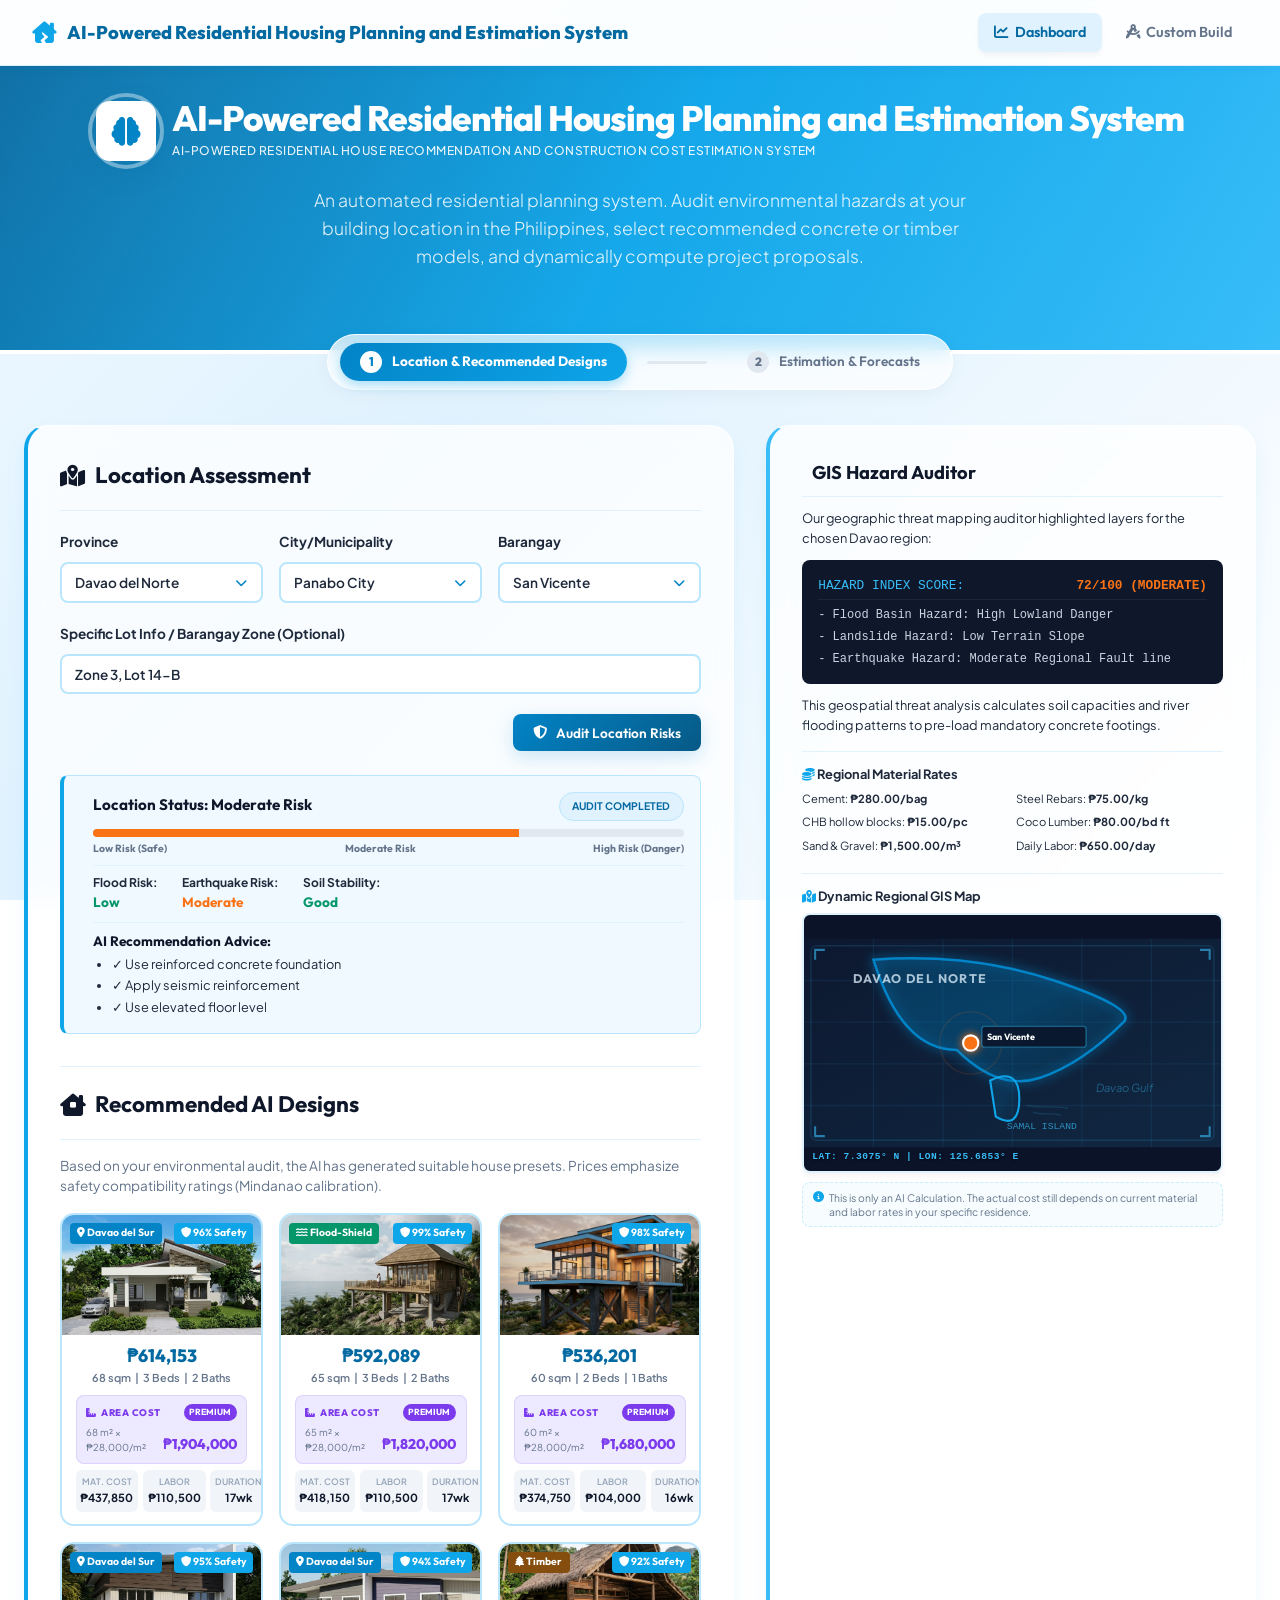
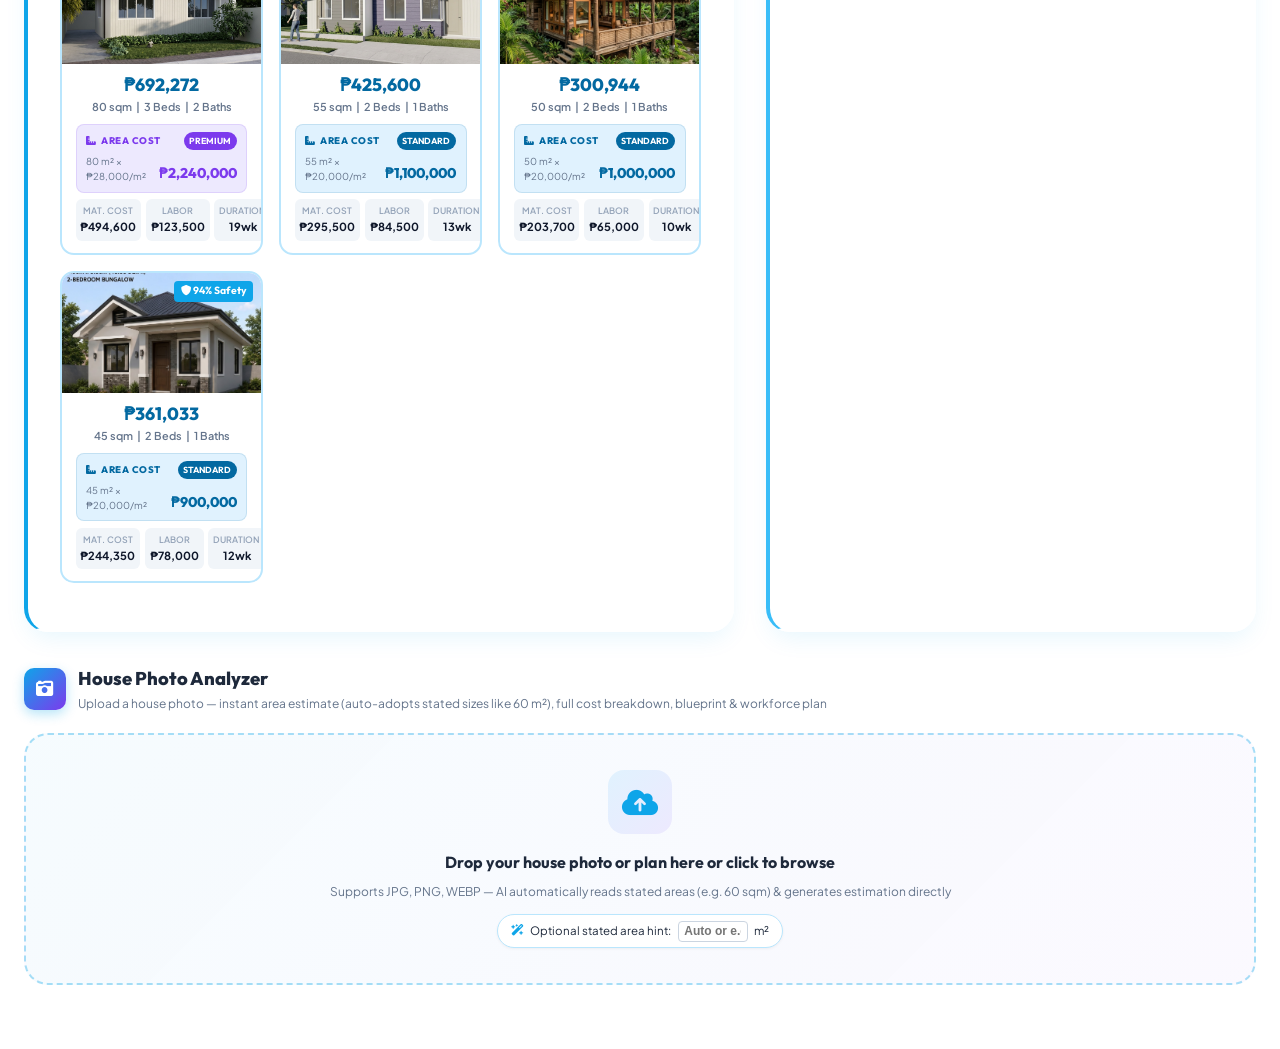
==== commit 05783e7c: "Update index.html" ====
--- a/index.html
+++ b/index.html
@@ -183,7 +183,7 @@
                                         <i class="fa-solid fa-hammer"></i>
                                         <span>Standard</span>
                                     </div>
-                                    <span class="opt-desc">Durable, cost-efficient, standard utility materials</span>
+                                    <span class="opt-desc">Durable, cost-efficient, standard Land quality</span>
                                 </div>
                             </label>
 
@@ -195,7 +195,7 @@
                                         <span>Premium</span>
                                     </div>
                                     <span class="opt-desc">High-grade finishing, modern styles, enhanced
-                                        durability</span>
+                                       Land quality</span>
                                 </div>
                             </label>
 
@@ -206,8 +206,7 @@
                                         <i class="fa-solid fa-crown"></i>
                                         <span>Luxury</span>
                                     </div>
-                                    <span class="opt-desc">Elite craftsmanship, designer finishes, smart
-                                        automation</span>
+                                    <span class="opt-desc">Elite craftsmanship, designer finishes, High Land quality</span>
                                 </div>
                             </label>
                         </div>
@@ -1222,4 +1221,4 @@
     <script src="app.js"></script>
 </body>
 
-</html>+</html>
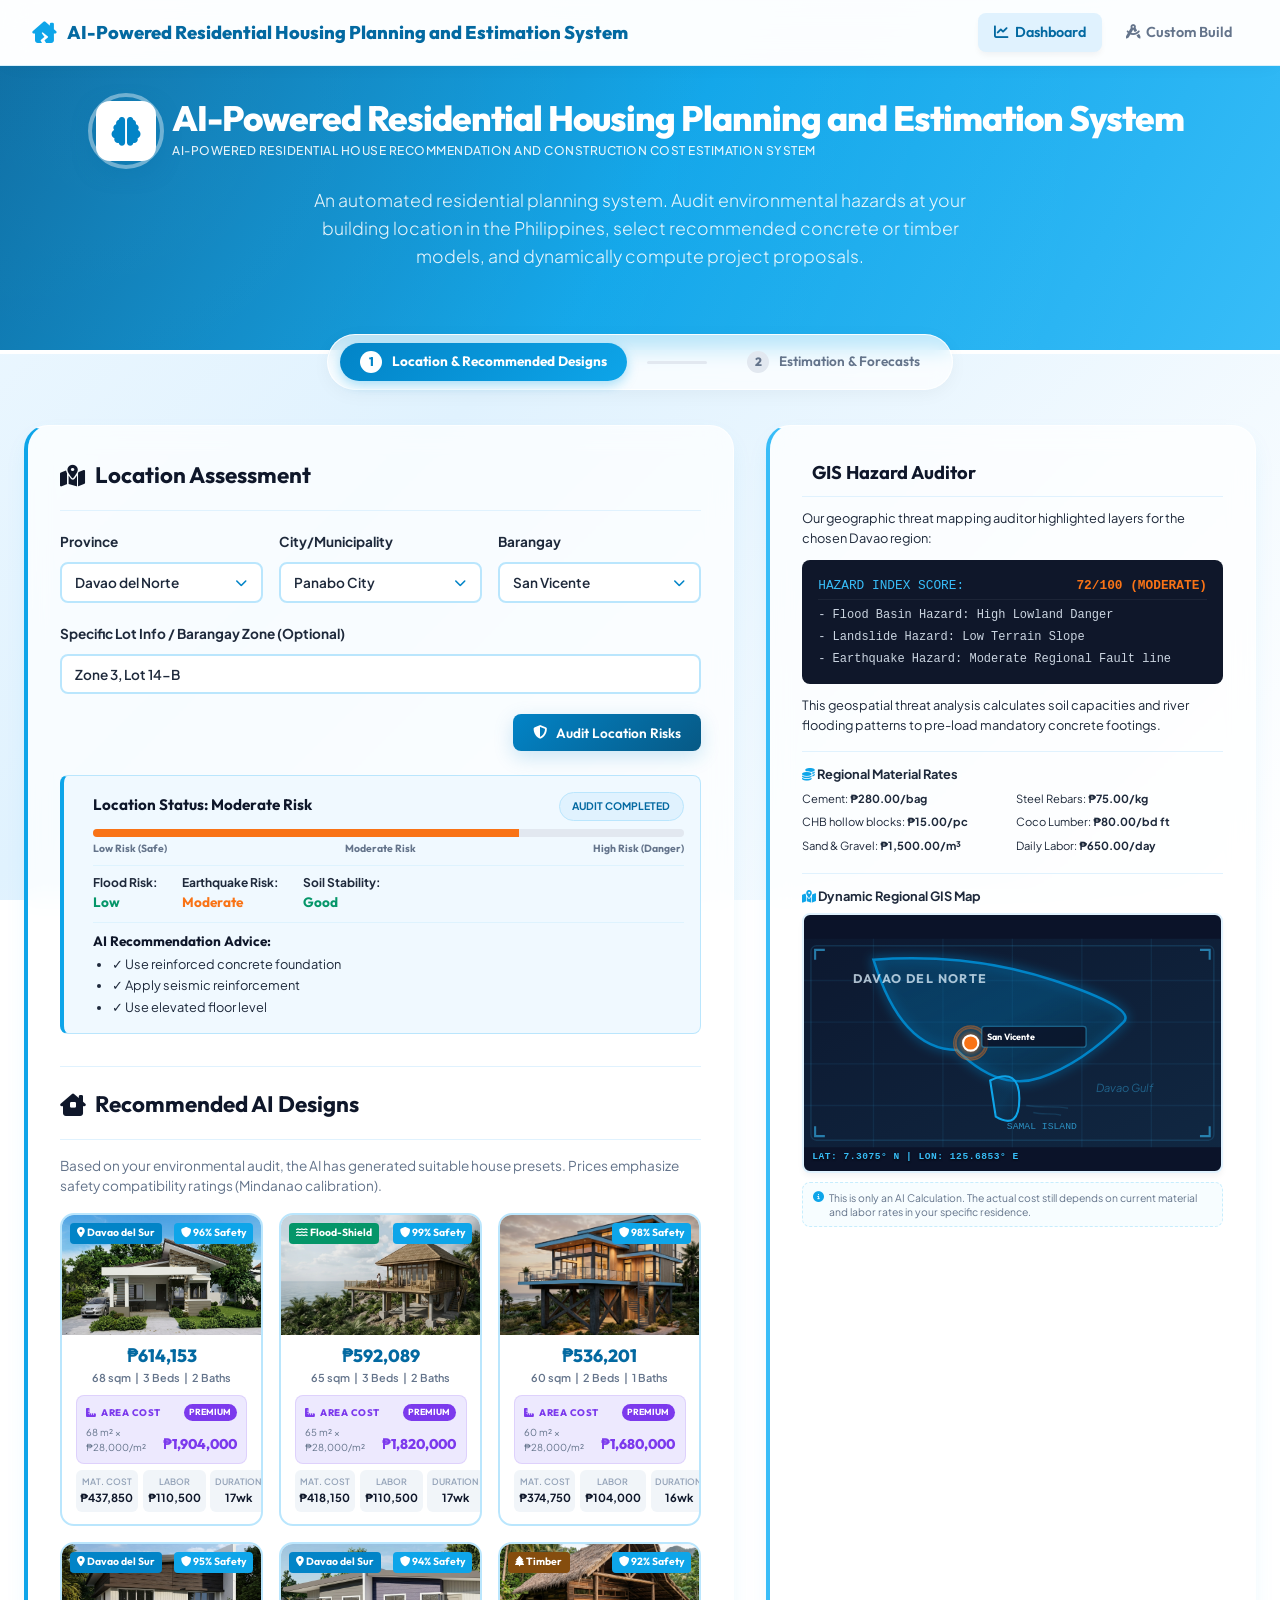
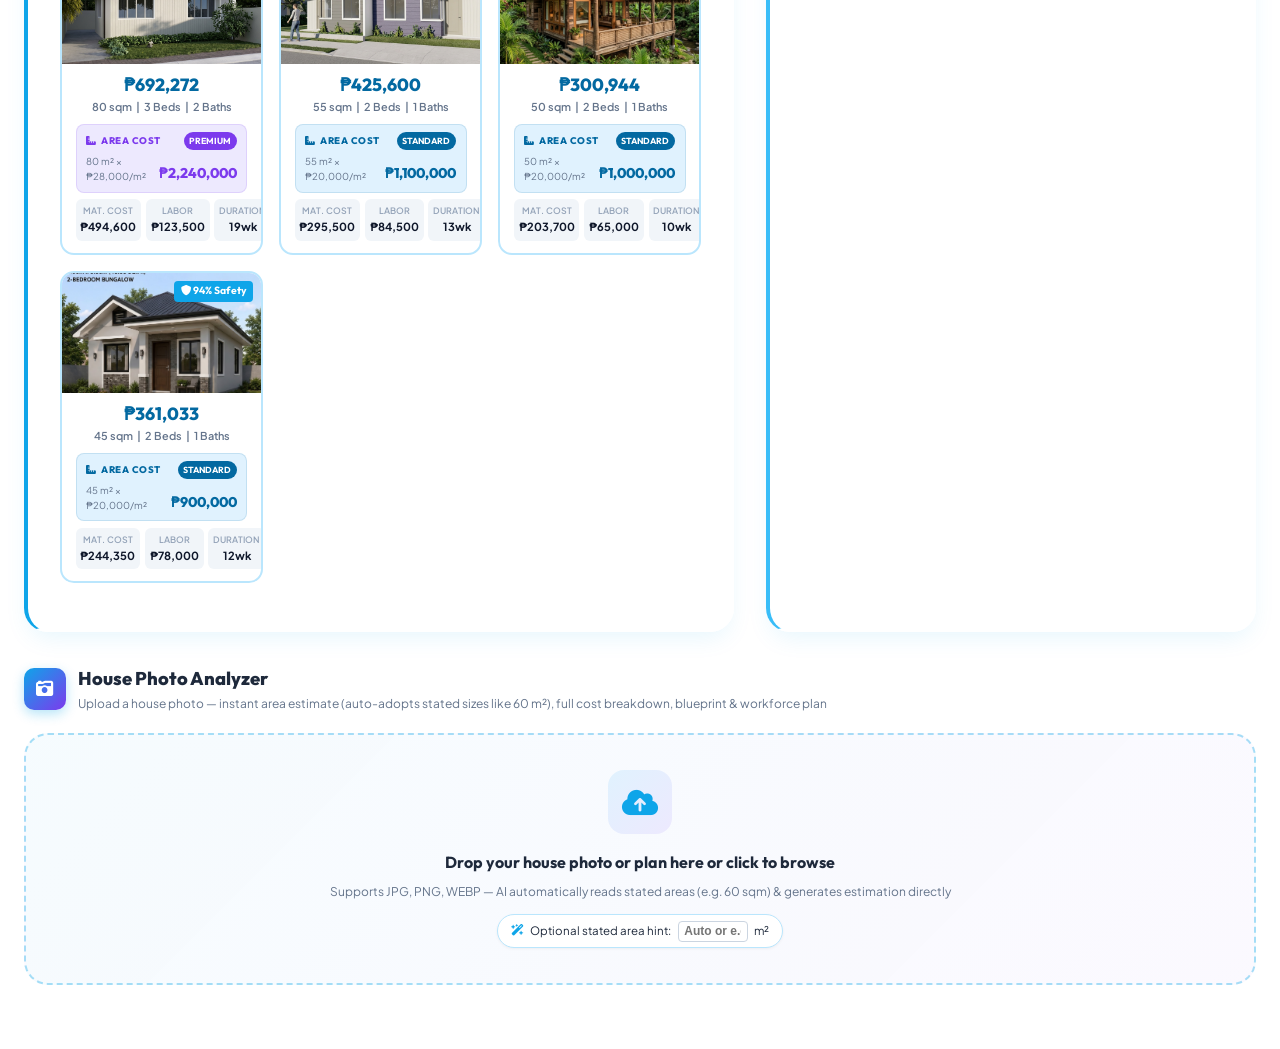
==== commit cbfb3f17: "Update index.html" ====
--- a/index.html
+++ b/index.html
@@ -172,41 +172,51 @@
                     <input type="hidden" id="minusBath">
                     <input type="hidden" id="plusBath">
 
-                    <!-- Standard/Premium/Luxury Selection -->
+                    <!-- Land Quality Selection -->
                     <div class="form-group">
-                        <label class="input-label">Build Specification &amp; Quality</label>
+                        <label class="input-label">Land Quality</label>
                         <div class="quality-picker">
-                            <label class="quality-option active" id="specStandard">
-                                <input type="radio" name="quality" value="standard" checked>
+                            <label class="quality-option active" id="specResidential">
+                                <input type="radio" name="quality" value="residential" checked>
                                 <div class="opt-content">
                                     <div class="opt-header">
-                                        <i class="fa-solid fa-hammer"></i>
-                                        <span>Standard</span>
-                                    </div>
-                                    <span class="opt-desc">Durable, cost-efficient, standard Land quality</span>
+                                        <i class="fa-solid fa-house"></i>
+                                        <span>Residential(RR) — ₱8,000/m²</span>
+                                    </div>
+                                    <span class="opt-desc">Durable, cost-efficient, standard residential housing zone</span>
                                 </div>
                             </label>
 
-                            <label class="quality-option" id="specPremium">
-                                <input type="radio" name="quality" value="premium">
+                            <label class="quality-option" id="specCommercial">
+                                <input type="radio" name="quality" value="commercial">
                                 <div class="opt-content">
                                     <div class="opt-header">
-                                        <i class="fa-solid fa-gem"></i>
-                                        <span>Premium</span>
-                                    </div>
-                                    <span class="opt-desc">High-grade finishing, modern styles, enhanced
-                                       Land quality</span>
+                                        <i class="fa-solid fa-building"></i>
+                                        <span>Commercial(CR) — ₱11,000/m²</span>
+                                    </div>
+                                    <span class="opt-desc">High-grade finishing, modern commercial &amp; business district</span>
                                 </div>
                             </label>
 
-                            <label class="quality-option" id="specLuxury">
-                                <input type="radio" name="quality" value="luxury">
+                            <label class="quality-option" id="specIndustrial">
+                                <input type="radio" name="quality" value="industrial">
                                 <div class="opt-content">
                                     <div class="opt-header">
-                                        <i class="fa-solid fa-crown"></i>
-                                        <span>Luxury</span>
-                                    </div>
-                                    <span class="opt-desc">Elite craftsmanship, designer finishes, High Land quality</span>
+                                        <i class="fa-solid fa-industry"></i>
+                                        <span>Industrial(I) — ₱6,500/m²</span>
+                                    </div>
+                                    <span class="opt-desc">Heavy-duty structural framing, manufacturing &amp; warehouse zone</span>
+                                </div>
+                            </label>
+
+                            <label class="quality-option" id="specAgricultural">
+                                <input type="radio" name="quality" value="agricultural">
+                                <div class="opt-content">
+                                    <div class="opt-header">
+                                        <i class="fa-solid fa-seedling"></i>
+                                        <span>Agricultural(A) — ₱1,500/m²</span>
+                                    </div>
+                                    <span class="opt-desc">Economical rural framing, farming &amp; agricultural land zone</span>
                                 </div>
                             </label>
                         </div>
@@ -600,7 +610,8 @@
                                     <h4
                                         style="font-family:var(--font-heading);font-size:1rem;color:var(--slate-800);font-weight:700;margin:0;">
                                         <i class="fa-solid fa-hard-hat" style="color:var(--sky-600);"></i> Construction
-                                        Workforce Allocation</h4>
+                                        Workforce Allocation
+                                    </h4>
                                     <span
                                         style="font-size:0.75rem;background:var(--sky-50);color:var(--sky-700);border:1px solid var(--sky-200);border-radius:var(--radius-sm);padding:0.25rem 0.6rem;font-weight:700;"
                                         id="totalWorkersBadge">Total: 13 Workers</span>
@@ -618,7 +629,8 @@
                                             <div
                                                 style="width:34px;height:34px;background:linear-gradient(135deg,#0ea5e9,#0284c7);border-radius:8px;display:flex;align-items:center;justify-content:center;flex-shrink:0;">
                                                 <i class="fa-solid fa-user-tie"
-                                                    style="color:white;font-size:0.85rem;"></i></div>
+                                                    style="color:white;font-size:0.85rem;"></i>
+                                            </div>
                                             <div>
                                                 <div
                                                     style="font-weight:700;color:var(--slate-800);font-size:0.85rem;font-family:var(--font-heading);">
@@ -663,7 +675,8 @@
                                             <div
                                                 style="width:34px;height:34px;background:linear-gradient(135deg,#22c55e,#16a34a);border-radius:8px;display:flex;align-items:center;justify-content:center;flex-shrink:0;">
                                                 <i class="fa-solid fa-trowel-bricks"
-                                                    style="color:white;font-size:0.85rem;"></i></div>
+                                                    style="color:white;font-size:0.85rem;"></i>
+                                            </div>
                                             <div>
                                                 <div
                                                     style="font-weight:700;color:var(--slate-800);font-size:0.85rem;font-family:var(--font-heading);">
@@ -708,7 +721,8 @@
                                             <div
                                                 style="width:34px;height:34px;background:linear-gradient(135deg,#f59e0b,#d97706);border-radius:8px;display:flex;align-items:center;justify-content:center;flex-shrink:0;">
                                                 <i class="fa-solid fa-hammer"
-                                                    style="color:white;font-size:0.85rem;"></i></div>
+                                                    style="color:white;font-size:0.85rem;"></i>
+                                            </div>
                                             <div>
                                                 <div
                                                     style="font-weight:700;color:var(--slate-800);font-size:0.85rem;font-family:var(--font-heading);">
@@ -753,7 +767,8 @@
                                             <div
                                                 style="width:34px;height:34px;background:linear-gradient(135deg,#6366f1,#4f46e5);border-radius:8px;display:flex;align-items:center;justify-content:center;flex-shrink:0;">
                                                 <i class="fa-solid fa-screwdriver-wrench"
-                                                    style="color:white;font-size:0.85rem;"></i></div>
+                                                    style="color:white;font-size:0.85rem;"></i>
+                                            </div>
                                             <div>
                                                 <div
                                                     style="font-weight:700;color:var(--slate-800);font-size:0.85rem;font-family:var(--font-heading);">
@@ -798,7 +813,8 @@
                                             <div
                                                 style="width:34px;height:34px;background:linear-gradient(135deg,#64748b,#475569);border-radius:8px;display:flex;align-items:center;justify-content:center;flex-shrink:0;">
                                                 <i class="fa-solid fa-person-digging"
-                                                    style="color:white;font-size:0.85rem;"></i></div>
+                                                    style="color:white;font-size:0.85rem;"></i>
+                                            </div>
                                             <div>
                                                 <div
                                                     style="font-weight:700;color:var(--slate-800);font-size:0.85rem;font-family:var(--font-heading);">
@@ -889,7 +905,8 @@
                                             <div
                                                 style="width:34px;height:34px;background:linear-gradient(135deg,#06b6d4,#0891b2);border-radius:8px;display:flex;align-items:center;justify-content:center;flex-shrink:0;">
                                                 <i class="fa-solid fa-faucet-drip"
-                                                    style="color:white;font-size:0.85rem;"></i></div>
+                                                    style="color:white;font-size:0.85rem;"></i>
+                                            </div>
                                             <div>
                                                 <div
                                                     style="font-weight:700;color:var(--slate-800);font-size:0.85rem;font-family:var(--font-heading);">
@@ -934,7 +951,8 @@
                                             <div
                                                 style="width:34px;height:34px;background:linear-gradient(135deg,#f43f5e,#e11d48);border-radius:8px;display:flex;align-items:center;justify-content:center;flex-shrink:0;">
                                                 <i class="fa-solid fa-paintbrush"
-                                                    style="color:white;font-size:0.85rem;"></i></div>
+                                                    style="color:white;font-size:0.85rem;"></i>
+                                            </div>
                                             <div>
                                                 <div
                                                     style="font-weight:700;color:var(--slate-800);font-size:0.85rem;font-family:var(--font-heading);">
@@ -1007,7 +1025,8 @@
                     style="margin-bottom: 0.8rem; padding-bottom: 0.5rem; border-bottom: 1px solid var(--slate-100);">
                     <h2
                         style="font-size: 1.15rem; color: var(--slate-900); font-family: var(--font-heading); font-weight: 700;">
-                        <i class="fa-solid fa-earth-philippines text-sky"></i> GIS Hazard Auditor Analysis</h2>
+                        <i class="fa-solid fa-earth-philippines text-sky"></i> GIS Hazard Auditor Analysis
+                    </h2>
                 </div>
                 <div class="card-body" style="font-size: 0.8rem; color: var(--slate-600); line-height: 1.5;">
                     <p>Our **Geospatial Information System (GIS)** audits environmental safety parameters to
@@ -1038,7 +1057,8 @@
                     style="margin-bottom: 0.8rem; padding-bottom: 0.5rem; border-bottom: 1px solid var(--slate-100);">
                     <h2
                         style="font-size: 1.15rem; color: var(--slate-900); font-family: var(--font-heading); font-weight: 700;">
-                        <i class="fa-solid fa-chart-line text-orange"></i> Material Cost Trends &amp; Forecasts</h2>
+                        <i class="fa-solid fa-chart-line text-orange"></i> Material Cost Trends &amp; Forecasts
+                    </h2>
                 </div>
                 <div class="card-body" style="font-size: 0.8rem; color: var(--slate-600); line-height: 1.5;">
                     <p>Time series forecasting monitors regional raw materials inflation over next month's outlook:</p>
